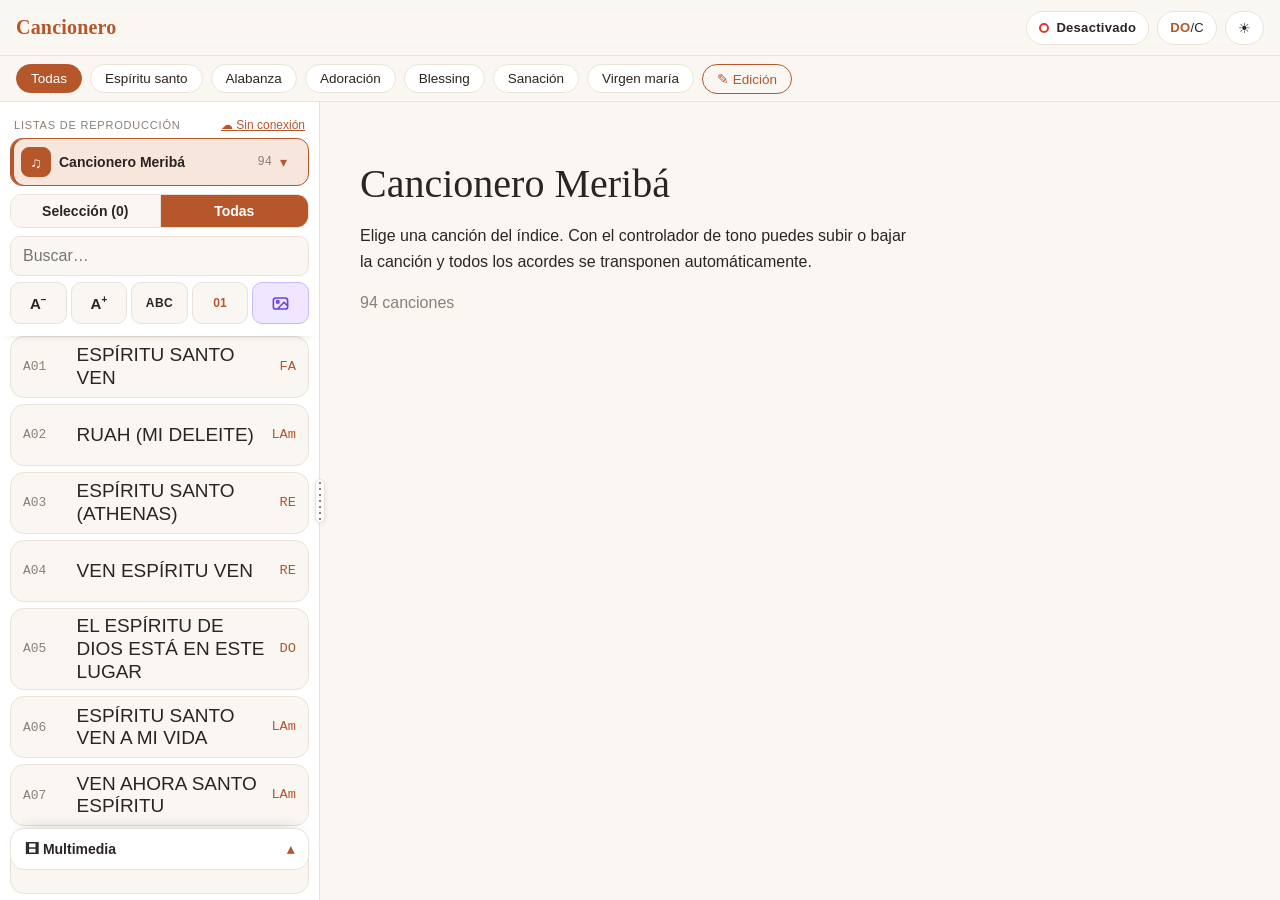
==== index.html @ 8e8caaef "Campo de autor en cada canción (editable, en Drive y en el buscador) Co-Authored-By: Claude Opus 5.5" ====
<!DOCTYPE html>
<html lang="es">
<head>
<meta charset="utf-8">
<meta name="viewport" content="width=device-width, initial-scale=1, maximum-scale=1, user-scalable=no">
<title>Cancionero</title>
<meta name="description" content="Cancioneros con acordes, transposición de tono, modo pantalla y directo">
<link rel="stylesheet" href="styles.css?v=202611270859">
</head>
<body>
<header class="top">
  <button class="icon-btn only-mobile" id="backBtn" aria-label="Volver al índice" hidden>←</button>
  <a class="brand" href="#"><strong>Cancionero</strong></a>
  <div class="top-actions">
    <button class="pill angelus-btn" id="angelusBtn" aria-haspopup="menu" aria-expanded="false" title="Ángelus / Regina Coeli en la pantalla completa">Ángelus</button>
    <button class="pill" id="notationBtn" title="Cambiar la notación de los acordes (DO RE MI / C D E)" aria-label="Notación de acordes"><b>DO</b>/C</button>
    <button class="icon-btn screen-top" id="screenBtn" title="Modo Pantalla: solo la letra, blanca sobre negro" aria-label="Modo Pantalla" hidden>
      <svg viewBox="0 0 24 24" width="18" height="18" aria-hidden="true" fill="none" stroke="currentColor" stroke-width="1.8" stroke-linejoin="round"><rect x="3" y="4" width="18" height="12" rx="1.5"/><path d="M8 20h8M12 16v4"/></svg>
    </button>
    <button class="icon-btn" id="themeBtn" aria-label="Cambiar tema">☾</button>
  </div>
</header>
<nav class="chipbar" aria-label="Categorías"><div class="chips" id="chips"></div></nav>

<div class="layout">
  <aside class="sidebar" id="sidebar">
    <div class="sb-top">
    <button class="sheet-handle" id="sheetHandle" aria-expanded="true" aria-controls="sidebar" title="Desliza o toca para abrir o cerrar la lista de canciones">
      <span class="sh-grip" aria-hidden="true"></span>
      <span class="sh-row"><span class="sh-ico" aria-hidden="true">☰</span><span class="sh-label" id="sheetLabel">Canciones</span><span class="sh-chev" aria-hidden="true">⌃</span></span>
    </button>
    <div class="lists-head"><span>Listas de reproducción</span><button class="link-btn editors-btn" id="cloudOpen" hidden title="Acceso de editores: guardar cambios en el cancionero compartido">🔒 Editores</button></div>
    <div class="lists" id="lists" role="group" aria-label="Listas de reproducción"></div>
    <div class="list-head" id="listHead">
    <div class="sel-tabs" id="selTabs">
      <button class="sel-tab" data-tab="sel" id="tabSel">Selección</button>
      <button class="sel-tab" data-tab="all" id="tabAll">Todas</button>
    </div>
    <div class="search-wrap">
      <input type="search" id="search" placeholder="Buscar…" title="Buscar por título o por letra de la canción" aria-label="Buscar canción o letra" autocomplete="off">
      <div class="list-tools" role="group" aria-label="Índice">
        <button class="lt-btn" id="listFontDown" title="Letra del índice más pequeña" aria-label="Letra del índice más pequeña">A<sup>−</sup></button>
        <button class="lt-btn" id="listFontUp" title="Letra del índice más grande" aria-label="Letra del índice más grande">A<sup>+</sup></button>
        <button class="lt-btn abc" id="abcBtn" aria-expanded="false" aria-controls="abcGrid" title="Buscar por la letra con que empieza el título">ABC</button>
        <button class="lt-btn sortbtn" id="sortBtn" type="button" aria-label="Orden de la lista"></button>
        <button class="lt-btn mbtn" id="mediaBtn" aria-pressed="false" title="Multimedia: fotos, vídeos y audios" aria-label="Multimedia"><svg viewBox="0 0 24 24" width="19" height="19" aria-hidden="true" fill="none" stroke="currentColor" stroke-width="2" stroke-linecap="round" stroke-linejoin="round"><rect x="3" y="5" width="18" height="14" rx="3"/><circle cx="8.5" cy="10" r="1.6"/><path d="M21 15l-4.5-4.5L9 18"/></svg></button>
      </div>
    </div>
    <div class="sel-bar" id="selBar" hidden>
      <span class="muted" id="selHint">Desliza una canción a la derecha para quitarla.</span>
      <button class="sel-sort" id="selSort" aria-pressed="false" title="Ordenar la selección arrastrando las canciones">↕ Ordenar</button>
    </div>
    <div class="abc-grid" id="abcGrid" hidden></div>
    <div class="letter-pill" id="letterPill" hidden></div>
    </div>
    </div>
    <ol class="song-list" id="songList"></ol>
    <button class="media-bar" id="mediaBar" type="button" title="Mostrar el multimedia o las canciones"></button>
  </aside>

  <div class="sb-resize" id="sbResize" role="separator" aria-orientation="vertical" aria-label="Arrastra para cambiar el ancho de la lista de canciones" title="Arrastra para cambiar el ancho de la lista (doble clic: ancho original)" tabindex="0"><span class="sb-grip" aria-hidden="true"></span></div>
  <main class="content" id="content">
    <section class="welcome" id="welcome">
      <h1>Cancionero Meribá</h1>
      <p>Elige una canción del índice. Con el controlador de tono puedes subir o bajar la canción y todos los acordes se transponen automáticamente.</p>
      <p class="muted" id="count"></p>
    </section>

    <article class="song" id="song" hidden>
      <div class="song-head">
        <span class="code" id="songCode"></span>
        <div class="title-row">
          <h1 id="songTitle"></h1>
          <button class="edit-btn" id="editBtn" title="Editar la canción: letra, acordes y párrafos" aria-label="Editar canción">✎ Editar</button>
          <button class="edit-btn" id="noteBtn" title="Añadir o editar un comentario de la canción (no se ve en el modo Pantalla)">💬 Comentario</button>
        </div>
        <div class="song-author" id="songAuthor" role="button" tabindex="0" title="Pulsa para escribir o cambiar el autor"></div>
        <div class="tags" id="songTags"></div>
      </div>

      <div class="song-note" id="songNote" hidden></div>
      <div class="variants" id="variants" hidden></div>

      <pre class="sheet" id="sheet"></pre>

      <nav class="pager">
        <a id="prevLink" href="#">← Anterior</a>
        <a id="nextLink" href="#">Siguiente →</a>
      </nav>
    </article>
  </main>
</div>

<nav class="toolbar" id="toolbar" aria-label="Controles de la canción" hidden>
<div class="tb-panel tb-main">
  <button class="tb gear" id="gearBtn" aria-expanded="true" aria-controls="tbItems" aria-label="Contraer o expandir el menú" title="Mostrar u ocultar controles">
    <svg viewBox="0 0 24 24" width="22" height="22" aria-hidden="true" fill="none" stroke="currentColor" stroke-width="1.8" stroke-linecap="round" stroke-linejoin="round"><circle cx="12" cy="12" r="3.2"/><path d="M19.4 15a1.7 1.7 0 0 0 .34 1.87l.06.06a2 2 0 1 1-2.83 2.83l-.06-.06a1.7 1.7 0 0 0-1.87-.34 1.7 1.7 0 0 0-1.03 1.56V21a2 2 0 1 1-4 0v-.09A1.7 1.7 0 0 0 8.9 19.35a1.7 1.7 0 0 0-1.87.34l-.06.06a2 2 0 1 1-2.83-2.83l.06-.06A1.7 1.7 0 0 0 4.54 15a1.7 1.7 0 0 0-1.56-1.03H3a2 2 0 1 1 0-4h.09A1.7 1.7 0 0 0 4.65 8.9a1.7 1.7 0 0 0-.34-1.87l-.06-.06a2 2 0 1 1 2.83-2.83l.06.06a1.7 1.7 0 0 0 1.87.34H9a1.7 1.7 0 0 0 1.03-1.56V3a2 2 0 1 1 4 0v.09a1.7 1.7 0 0 0 1.03 1.56 1.7 1.7 0 0 0 1.87-.34l.06-.06a2 2 0 1 1 2.83 2.83l-.06.06a1.7 1.7 0 0 0-.34 1.87V9c.26.6.85 1 1.51 1.03H21a2 2 0 1 1 0 4h-.09c-.66.03-1.25.43-1.51 1.03z"/></svg>
  </button>
  <div class="tb-items" id="tbItems">
  <button class="tb key-ctl" id="upBtn" aria-label="Subir medio tono" title="Subir medio tono">+</button>
  <label class="tb key key-ctl" title="Elegir tono">
    <span class="key-name" id="keyName"></span>
    <span class="key-off" id="offset"></span>
    <select id="keySelect" aria-label="Elegir tono"></select>
  </label>
  <button class="tb key-ctl" id="downBtn" aria-label="Bajar medio tono" title="Bajar medio tono">−</button>
  <button class="tb small key-ctl" id="resetBtn" aria-label="Volver al tono original" title="Tono original">↺</button>
  <span class="tb-sep"></span>
  <button class="tb" id="fontUp" aria-label="Letra más grande" title="Letra más grande">A<sup>+</sup></button>
  <button class="tb" id="fontDown" aria-label="Letra más pequeña" title="Letra más pequeña">A<sup>−</sup></button>
  <span class="tb-sep"></span>
  <button class="tb small" id="lyricsOnly" aria-pressed="false" title="Mostrar solo la letra">Solo<br>letra</button>
  </div>
</div>
<div class="tb-panel tb-big tb-pres">
  <button class="tb pres-btn" id="presBtn" aria-expanded="false" aria-controls="presItems" aria-label="Presentación en la pantalla completa" title="Presentación en la pantalla completa: ocultar letra, tamaño y modo"><svg viewBox="0 0 24 24" width="22" height="22" aria-hidden="true" fill="none" stroke="currentColor" stroke-width="1.8" stroke-linecap="round" stroke-linejoin="round"><rect x="3" y="4" width="18" height="12" rx="2"/><path d="M8 20h8M12 16v4"/><path d="M7 8.5h10M8.5 11.5h7"/></svg></button>
  <div class="tb-items pres-items" id="presItems">
  <button class="tb blank-btn" id="blankBtn" aria-pressed="false" aria-label="Pantalla de presentación en negro, sin letra" title="Pantalla de presentación en negro, sin letra (B)"><svg viewBox="0 0 24 24" width="22" height="22" aria-hidden="true" fill="none" stroke="currentColor" stroke-width="1.8" stroke-linecap="round" stroke-linejoin="round"><rect x="3" y="4" width="18" height="12" rx="2"/><path d="M8 20h8M12 16v4"/><path d="M3.5 2.5l17 17"/></svg></button>
  <button class="tb small pres-ctl" id="pmUp" aria-label="Letra más grande en la pantalla completa" title="Letra más grande en la pantalla completa">A<sup>+</sup></button>
  <span class="tb small pres-ctl pm-size" id="pmSize" title="Tamaño de la letra en la pantalla completa">100%</span>
  <button class="tb small pres-ctl" id="pmDown" aria-label="Letra más pequeña en la pantalla completa" title="Letra más pequeña en la pantalla completa">A<sup>−</sup></button>
  <button class="tb small pres-ctl" id="pmSong" data-mode="song" aria-pressed="true" title="Modo canción">Can-<br>ción</button>
  <button class="tb small pres-ctl" id="pmCita" data-mode="cita" aria-pressed="false" title="Modo cita: letra pequeña, centrada y en un recuadro">Cita</button>
  </div>
</div>
</nav>

<script src="songs.js?v=202611270859"></script>
<script src="songs-parroquia.js?v=202611270859"></script>
<script src="songs-adoracion.js?v=202611270859"></script>
<script src="cloudboot.js?v=202611270859"></script>
<script src="chords.js?v=202611270859"></script>
<script src="app.js?v=202611270859"></script>
<script src="live.js?v=202611270859"></script>
<script src="screen.js?v=202611270859"></script>
<script src="pres.js?v=202611270859"></script>
<script src="chordeditor.js?v=202611270859"></script>
<script src="editor.js?v=202611270859"></script>
<script src="collections.js?v=202611270859"></script>
<script src="edition.js?v=202611270859"></script>
<script src="cloud.js?v=202611270859"></script>
<script src="angelus.js?v=202611270859"></script>
<script src="media.js?v=202611270859"></script>
</body>
</html>
---- styles.css ----
:root {
  --top-h: 102px;
  --bg: #faf7f2;
  --panel: #ffffff;
  --ink: #2a2522;
  --muted: #8a7f76;
  --line: #e9e2d8;
  --accent: #b5562b;
  --accent-soft: #f6e6dc;
  --chord: #b5562b;
  --mono: ui-monospace, "SF Mono", Menlo, Consolas, "Liberation Mono", monospace;
  --sans: -apple-system, BlinkMacSystemFont, "Segoe UI", Roboto, "Helvetica Neue", Arial, sans-serif;
  --serif: "Iowan Old Style", "Palatino Linotype", Palatino, Georgia, serif;
  color-scheme: light;
}
@media (prefers-color-scheme: dark) {
  :root:not([data-theme="light"]) {
    --bg: #171412; --panel: #201c19; --ink: #ece5dc; --muted: #9b9087; --line: #352f2a;
    --accent: #e98a5b; --accent-soft: #3a2a21; --chord: #f0a27a; color-scheme: dark;
  }
}
:root[data-theme="dark"] {
  --bg: #171412; --panel: #201c19; --ink: #ece5dc; --muted: #9b9087; --line: #352f2a;
  --accent: #e98a5b; --accent-soft: #3a2a21; --chord: #f0a27a; color-scheme: dark;
}

* { box-sizing: border-box; }
[hidden] { display: none !important; }
html, body { margin: 0; }
body { background: var(--bg); color: var(--ink); font-family: var(--sans); -webkit-font-smoothing: antialiased; }
button, select, input { font: inherit; color: inherit; }

/* Cabecera */
.top {
  position: sticky; top: 0; z-index: 10; height: 56px;
  display: flex; align-items: center; gap: 12px; padding: 0 16px;
  background: color-mix(in srgb, var(--bg) 88%, transparent);
  backdrop-filter: blur(10px); border-bottom: 1px solid var(--line);
}
.brand { font-family: var(--serif); font-size: 20px; color: var(--ink); text-decoration: none; letter-spacing: .2px;
  min-width: 0; overflow: hidden; text-overflow: ellipsis; white-space: nowrap; }
.brand strong { color: var(--accent); font-weight: 600; }
.top-actions { margin-left: auto; display: flex; gap: 8px; align-items: center; flex: 0 0 auto; }
.icon-btn, .pill {
  border: 1px solid var(--line); background: var(--panel); border-radius: 999px;
  height: 34px; min-width: 34px; padding: 0 12px; cursor: pointer; font-size: 14px;
}
.pill { font-weight: 600; font-size: 13px; letter-spacing: .3px; }
.icon-btn:hover, .pill:hover { border-color: var(--accent); }

/* Barra de categorías deslizable */
.chipbar {
  position: sticky; top: 56px; z-index: 9; height: 46px;
  background: color-mix(in srgb, var(--bg) 92%, transparent);
  backdrop-filter: blur(10px); border-bottom: 1px solid var(--line);
}
.chipbar .chips {
  display: flex; flex-wrap: nowrap; gap: 8px; height: 100%; align-items: center;
  overflow-x: auto; overscroll-behavior-x: contain; scroll-snap-type: x proximity; scroll-padding-inline: 16px;
  padding: 0 16px; margin: 0; scrollbar-width: none; -webkit-overflow-scrolling: touch;
}
.chipbar .chips::-webkit-scrollbar { display: none; }
.chipbar .chip { flex: 0 0 auto; scroll-snap-align: start; white-space: nowrap; padding: 6px 14px; font-size: 13.5px; background: var(--panel); }
.chipbar .chip.on { background: var(--accent); color: #fff; }

/* Layout */
.layout { position: relative; display: grid; grid-template-columns: var(--sbw, 320px) 1fr; height: calc(100vh - var(--top-h)); height: calc(100dvh - var(--top-h)); }
.sidebar {
  position: relative; height: 100%; overflow-y: auto; overscroll-behavior: contain;
  border-right: 1px solid var(--line); background: var(--panel); padding: 0 10px 30px;
}
.search-wrap { margin-bottom: 8px; display: flex; gap: 6px; align-items: stretch; }
.search-wrap input { flex: 1; min-width: 0; }
.search-wrap input {
  width: 100%; padding: 10px 12px; border-radius: 10px; border: 1px solid var(--line);
  background: var(--bg); outline: none;
}
.search-wrap input:focus { border-color: var(--accent); }
.chip {
  border: 1px solid var(--line); background: transparent; border-radius: 999px;
  padding: 4px 10px; font-size: 12.5px; cursor: pointer;
}
.chip.on { background: var(--accent); border-color: var(--accent); color: #fff; }
.song-list { list-style: none; margin: 0; padding: 0; }
.song-list a {
  display: grid; grid-template-columns: 38px 1fr auto; gap: 8px; align-items: baseline;
  padding: 8px 8px; border-radius: 8px; color: var(--ink); text-decoration: none; font-size: var(--lf, 14px);
  grid-template-columns: calc(var(--lf, 14px) * 2.4) 1fr auto;
}
.song-list a:hover { background: var(--accent-soft); }
.song-list a.active { background: var(--accent-soft); box-shadow: inset 3px 0 0 var(--accent); }
.song-list .code { font-family: var(--mono); font-size: calc(var(--lf, 14px) * .68); color: var(--muted); }
.song-list .k { font-family: var(--mono); font-size: calc(var(--lf, 14px) * .72); color: var(--chord); }
.song-list .empty { color: var(--muted); padding: 12px; font-size: 14px; }

/* Contenido */
.content { padding: 28px 40px 80px; max-width: 980px; min-width: 0; }
.welcome h1 { font-family: var(--serif); font-size: 40px; margin: 30px 0 10px; font-weight: 500; }
.welcome p { max-width: 560px; line-height: 1.6; }
.muted { color: var(--muted); }

.song-head .code { font-family: var(--mono); font-size: 13px; color: var(--muted); }
.song-head h1 { font-family: var(--serif); font-weight: 500; font-size: 34px; margin: 4px 0 8px; line-height: 1.15; }
.tags { display: flex; gap: 6px; flex-wrap: wrap; }
.tag { font-size: 12px; padding: 2px 9px; border-radius: 999px; background: var(--accent-soft); color: var(--accent); }


.sheet {
  font-family: "Helvetica Neue", Helvetica, Arial, "Liberation Sans", sans-serif;
  font-size: 16px; line-height: 1.45; white-space: pre; overflow-x: auto;
  margin: 22px 0 0; padding: 4px 0 10px; tab-size: 4;
}
.sheet.mono { font-family: var(--mono); }
.sheet .ch { color: var(--chord); font-weight: 600; }
.sheet .lbl { color: var(--muted); font-style: italic; }

.pager { display: flex; justify-content: space-between; gap: 16px; margin-top: 40px; padding-top: 18px; border-top: 1px solid var(--line); }
.pager a { color: var(--accent); text-decoration: none; font-size: 14px; max-width: 48%; }

.only-mobile { display: none; }

/* Móvil */
@media (max-width: 820px) {
  .layout { grid-template-columns: minmax(0, 1fr); }
  .brand { font-size: 18px; white-space: nowrap; }
  .content { padding: 16px 14px 90px; }
  .only-mobile { display: inline-block; }
  .song-head h1 { font-size: 26px; }
}

/* Impresión */
@media print {
  .top, .chipbar, .sidebar, .toolbar, .pager { display: none !important; }
  .layout { display: block; }
  .content { padding: 0; }
  .sheet .ch { color: #000; }
}

/* En directo */
.live-btn { display: inline-flex; align-items: center; gap: 7px; }
.live-btn .dot, .live-bar .dot { width: 10px; height: 10px; border-radius: 50%; flex: 0 0 auto; box-sizing: border-box; }
/* siempre parpadea: círculo rojo vacío si está desactivado, relleno si está activo */
.live-btn .dot { background: transparent; border: 2px solid #d93a2b; animation: pulse 1.6s ease-in-out infinite; }
.live-btn.on { border-color: var(--accent); color: var(--accent); }
.live-btn.on .dot, .live-bar .dot { background: #d93a2b; border: 0; animation: pulse 1.6s ease-in-out infinite; }
@keyframes pulse { 50% { opacity: .35; } }
.live-panel {
  position: fixed; top: 62px; right: 12px; z-index: 30; width: min(340px, calc(100vw - 24px));
  background: var(--panel); border: 1px solid var(--line); border-radius: 16px; padding: 16px;
  box-shadow: 0 18px 40px -18px rgba(0,0,0,.45);
}
.live-panel h3 { margin: 0 0 4px; font-family: var(--serif); font-weight: 500; font-size: 20px; }
.live-panel .small { font-size: 13px; line-height: 1.45; margin: 0 0 12px; }
.seg { display: grid; grid-template-columns: repeat(3, 1fr); border: 1px solid var(--line); border-radius: 10px; overflow: hidden; margin-bottom: 12px; }
.seg button { border: 0; background: var(--bg); padding: 9px 4px; cursor: pointer; font-size: 13.5px; }
.seg button + button { border-left: 1px solid var(--line); }
.seg button.on { background: var(--accent); color: #fff; }
.field { display: grid; gap: 5px; font-size: 12px; color: var(--muted); margin-bottom: 10px; }
.field input, .field select { height: 36px; border-radius: 10px; border: 1px solid var(--line); background: var(--bg); padding: 0 10px; font-family: var(--sans); font-weight: 400; color: var(--ink); font-size: 14px; }
.live-status { font-size: 13.5px; margin: 10px 0 0; }
.live-flash { font-size: 13px; color: var(--accent); margin: 8px 0 0; }
.live-bar {
  position: fixed; left: 50%; bottom: calc(14px + env(safe-area-inset-bottom)); transform: translateX(-50%); z-index: 20;
  display: flex; align-items: center; gap: 10px; padding: 9px 10px 9px 14px; border-radius: 999px;
  background: var(--ink); color: var(--bg); font-size: 13.5px; box-shadow: 0 10px 30px -10px rgba(0,0,0,.5);
  max-width: calc(100vw - 24px); white-space: nowrap;
}
.live-bar #liveBarText { cursor: pointer; overflow: hidden; text-overflow: ellipsis; }
.live-bar button { border: 0; border-radius: 999px; background: var(--accent); color: #fff; padding: 6px 12px; cursor: pointer; font-size: 13px; }
body.live-on .content { padding-bottom: 110px; }
@media (max-width: 820px) {
  .live-btn { padding: 0 9px; gap: 5px; font-size: 12px; }
  .top { gap: 8px; padding: 0 10px; }
  .top .pill#notationBtn, .top .pill#angelusBtn { padding: 0 10px; font-size: 12px; }
}
/* Emitiendo: sin zoom ni desplazamiento horizontal */
html.emitting, body.emitting { overflow-x: clip; max-width: 100%; touch-action: pan-y; overscroll-behavior-x: none; }
body.emitting .sheet { overflow-x: hidden; }
body.emitting .chipbar .chips { touch-action: pan-x pan-y; }
@media print { .live-btn, .live-panel, .live-bar { display: none !important; } }

/* Variantes de tono */
.variants { display: flex; flex-wrap: wrap; align-items: center; gap: 6px; margin: 14px 0 0; }
.var-label { font-size: 12px; color: var(--muted); margin-right: 2px; }
.toggle { font-size: 13.5px; display: flex; align-items: center; gap: 6px; cursor: pointer; }

/* Barra de controles vertical (arriba a la derecha) */
.toolbar {
  position: fixed; z-index: 15; top: calc(var(--top-h) + 12px); right: 16px;
  display: flex; flex-direction: column; align-items: flex-end; gap: 10px;
  max-height: calc(100vh - var(--top-h) - 20px); max-height: calc(100dvh - var(--top-h) - 20px); overflow-y: auto; scrollbar-width: none;
  transition: opacity .6s ease;
}
.toolbar::-webkit-scrollbar { display: none; }
/* Cada grupo (engranaje, ocultar letra, presentación) es una caja aparte */
.tb-panel { display: flex; flex-direction: column; align-items: center; gap: 6px;
  padding: 6px; border-radius: 16px; background: var(--panel); border: 1px solid var(--line);
  box-shadow: 0 10px 28px -16px rgba(0,0,0,.45); }
.toolbar.idle { opacity: .5; }
.toolbar.idle:hover, .toolbar:focus-within { opacity: 1; }
.tb {
  position: relative; width: 44px; height: 44px; border-radius: 12px; border: 1px solid var(--line);
  background: var(--bg); cursor: pointer; font-size: 20px; font-weight: 600; line-height: 1;
  display: flex; flex-direction: column; align-items: center; justify-content: center; padding: 0;
}
.tb sup { font-size: 11px; margin-left: 1px; }
.tb.small { font-size: 10.5px; font-weight: 600; line-height: 1.15; }
.tb:hover:not(:disabled) { border-color: var(--accent); color: var(--accent); }
.tb:disabled { opacity: .35; cursor: default; }
.tb[aria-pressed="true"] { background: var(--accent); border-color: var(--accent); color: #fff; }
.tb.key { height: 52px; border-color: var(--accent); background: var(--accent-soft); overflow: hidden; }
.key-name { font-family: var(--mono); font-size: 12.5px; font-weight: 700; color: var(--chord); }
.key-off { font-family: var(--mono); font-size: 10px; color: var(--muted); min-height: 11px; margin-top: 2px; }
.tb.key select { position: absolute; inset: 0; opacity: 0; cursor: pointer; width: 100%; height: 100%; font-size: 16px; }
.tb-sep { width: 24px; height: 1px; background: var(--line); margin: 2px 0; }
.content { padding-right: 136px; }
@media (max-width: 820px) {
  .toolbar { right: 8px; top: calc(var(--top-h) + 8px); gap: 6px; max-height: calc(100dvh - var(--top-h) - 16px); }
  .tb-panel { padding: 4px; gap: 4px; border-radius: 14px; }
  .tb { width: 40px; height: 40px; font-size: 18px; }
  .tb.key { height: 48px; }
  .content { padding-left: 14px; padding-right: 82px; }
}
@media print { .content { padding-right: 0 !important; } }

/* Engranaje para contraer / expandir */
.tb-items { display: flex; flex-direction: column; align-items: center; gap: inherit; }
.toolbar.collapsed .tb-items { display: none; }
.tb.gear { color: var(--muted); }
.tb.gear svg { transition: transform .35s ease; }
.toolbar:not(.collapsed) .tb.gear { color: var(--accent); }
.toolbar:not(.collapsed) .tb.gear svg { transform: rotate(90deg); }
body.tb-collapsed .content { padding-right: 136px; }
@media (max-width: 820px) { body.tb-collapsed .content { padding-right: 14px; } body.tb-collapsed .content { padding-right: 82px; } body.tb-collapsed .song-head { padding-right: 0; } }
.link-btn { border: 0; background: none; color: var(--accent); cursor: pointer; font-size: 13px; text-decoration: underline; padding: 0; margin: -2px 0 10px; }

/* Párrafos seleccionables */
.sheet { white-space: normal; }
.sheet .para {
  font: inherit; white-space: pre-wrap; overflow-wrap: break-word; margin: 0 0 6px -12px; padding: 8px 12px; border-radius: 12px;
  border-left: 3px solid transparent; cursor: pointer; transition: background .25s, border-color .25s;
  width: auto; max-width: calc(100% + 12px); outline: none;
}
/* Acorde + sílaba juntos: si la línea no cabe, salta entera con sus acordes */
.sheet .w { white-space: nowrap; }
.sheet .u { display: inline-block; position: relative; padding-top: 1.45em; white-space: pre; }
.sheet .u > .ch { position: absolute; left: 0; top: 0; white-space: nowrap; line-height: 1.45; }
.sheet .cl { white-space: pre-wrap; }
.sheet .para:hover { background: color-mix(in srgb, var(--accent-soft) 45%, transparent); }
.sheet .para.sel { background: var(--accent-soft); border-left-color: var(--accent); }
.sheet .para:focus-visible { box-shadow: 0 0 0 2px var(--accent); }
body.emitting .sheet .para { width: auto; }

/* Barra de estado reducida al punto (lateral derecho) */
.live-bar { transition: left .35s ease, right .35s ease, transform .35s ease, padding .35s ease, width .35s ease, background .35s; }
.live-bar.mini {
  left: auto; right: 12px; transform: none; width: 40px; height: 40px; padding: 0; justify-content: center; gap: 0;
  background: var(--panel); border: 1px solid var(--line); cursor: pointer;
}
.live-bar.mini #liveBarText, .live-bar.mini button { display: none; }
.live-bar.mini .dot { width: 12px; height: 12px; }
/* Espacio al final para poder centrar los últimos párrafos */
.sheet { padding-bottom: 45vh; }

/* ---------- Modo Pantalla (proyección) ---------- */
.tb.screen-btn { height: 52px; gap: 2px; font-size: 9.5px; }
body.screen-mode { overflow: hidden; }
.screen { position: fixed; inset: 0; z-index: 60; background: #000; color: #fff; user-select: none; -webkit-user-select: none; }
.scr-stage { position: absolute; display: flex; align-items: center; justify-content: center; overflow: hidden; }
.scr-text {
  max-width: 100%; max-height: 100%; text-align: center; white-space: pre-line; line-height: 1.22;
  overflow-wrap: break-word; text-wrap: balance; color: #fff; letter-spacing: .01em;
}
.scr-text.show { animation: scrIn .35s ease; }
@keyframes scrIn { from { opacity: 0; } to { opacity: 1; } }
.scr-guide { position: absolute; border: 2px dashed rgba(255,255,255,.45); border-radius: 6px; opacity: 0; transition: opacity .4s; pointer-events: none; }
.scr-guide.on { opacity: 1; }
.scr-ui {
  position: absolute; left: 0; right: 0; margin: 0 auto; width: max-content; bottom: 14px; z-index: 2;
  display: grid; gap: 8px; padding: 10px 12px; border-radius: 16px; max-width: calc(100vw - 20px);
  background: rgba(30,30,30,.92); border: 1px solid rgba(255,255,255,.12); color: #eee;
  font-family: var(--sans); font-size: 13px; transition: opacity .6s;
}
.screen.idle .scr-ui { opacity: .3; }
.screen.idle .scr-ui:hover { opacity: 1; }
.scr-row { display: flex; flex-wrap: wrap; gap: 8px 14px; align-items: center; justify-content: center; }
.sg { display: inline-flex; align-items: center; gap: 5px; }
.sl { color: #aaa; font-size: 12px; }
.sv { min-width: 34px; text-align: center; font-family: var(--mono); font-size: 12px; color: #fff; }
.sb {
  height: 32px; min-width: 32px; padding: 0 10px; border-radius: 9px; cursor: pointer;
  border: 1px solid rgba(255,255,255,.18); background: rgba(255,255,255,.07); color: #fff; font-size: 14px;
}
.sb:hover { background: rgba(255,255,255,.16); }
.sb.accent { background: var(--accent); border-color: var(--accent); }
.sb[aria-pressed="true"] { background: #fff; color: #000; }
.scr-ui select { height: 32px; border-radius: 9px; border: 1px solid rgba(255,255,255,.18); background: #222; color: #fff; padding: 0 8px; font-size: 14px; font-family: var(--sans); font-weight: 400; }
/* Pantalla completa / modo limpio: solo la letra */
.screen.clean .scr-ui, .screen.clean .scr-guide { display: none; }
.screen.clean { cursor: none; }
body.screen-clean .live-bar, body.screen-clean .live-panel { display: none !important; }
body.screen-mode .live-bar { z-index: 70; }
body.screen-mode .live-panel { z-index: 80; }
@media (max-width: 820px) {
  .scr-ui { bottom: 8px; padding: 8px; gap: 6px; font-size: 12px; }
  .scr-row.margins .sl:first-child { flex-basis: 100%; text-align: center; }
  .sb { height: 30px; min-width: 30px; padding: 0 8px; }
}

/* ---------- Aviso del directo: aro rojo sin relleno cuando no se sigue al emisor ---------- */
.live-bar.off .dot { background: transparent !important; border: 2px solid #e0352b; animation: none; }
.live-bar.mini.off .dot { width: 18px; height: 18px; }
.live-bar.mini.off { border-color: #e0352b55; }

.scr-row.cfg { display: none; }
.screen.cfg-open .scr-row.cfg { display: flex; }
#scrCfg[aria-expanded="true"] { background: #fff; color: #000; }
@media (max-width: 520px) { .scr-ui .sb .txt { display: none; } .scr-ui { bottom: 6px; } }
/* En modo Pantalla el aviso del directo va arriba para no tapar los controles */
body.screen-mode .live-bar { top: calc(12px + env(safe-area-inset-top)); bottom: auto; background: rgba(40,40,40,.92); color: #fff; border: 1px solid rgba(255,255,255,.15); }
body.screen-mode .live-bar.mini { top: 12px; background: rgba(40,40,40,.92); }

/* ---------- Título con botón de editar ---------- */
.title-row { display: flex; align-items: center; gap: 12px; flex-wrap: wrap; }
.title-row h1 { margin: 4px 0 8px; }
.edit-btn {
  border: 1px solid var(--line); background: var(--panel); color: var(--accent); border-radius: 999px;
  padding: 5px 12px; font-size: 13px; cursor: pointer; white-space: nowrap;
}
.edit-btn:hover { border-color: var(--accent); }
.tag.edited { background: transparent; border: 1px dashed var(--accent); }

/* ---------- Editor ---------- */
body.editing { overflow: hidden; }
.editor { position: fixed; inset: 0; z-index: 90; background: rgba(0,0,0,.45); display: flex; align-items: center; justify-content: center; padding: 16px; }
.ed-card {
  width: min(1180px, 100%); height: min(860px, 100%); display: flex; flex-direction: column; gap: 10px;
  background: var(--panel); color: var(--ink); border-radius: 18px; padding: 16px 18px; box-shadow: 0 30px 80px -30px rgba(0,0,0,.6);
}
.ed-top { display: flex; align-items: center; justify-content: space-between; }
.ed-top h2 { margin: 0; font-family: var(--serif); font-weight: 500; font-size: 22px; }
.ed-top h2 .code { font-family: var(--mono); font-size: 13px; color: var(--muted); margin-left: 6px; }
.ed-card .field { margin: 0; }
.ed-help { margin: 0; font-size: 13px; color: var(--muted); line-height: 1.45; }
.ed-help b { color: var(--ink); font-weight: 600; }
.ed-tools { display: flex; gap: 8px; flex-wrap: wrap; }
.ed-main { flex: 1; min-height: 0; display: grid; grid-template-columns: 1fr 1fr; gap: 12px; }
#edText {
  width: 100%; height: 100%; resize: none; border: 1px solid var(--line); border-radius: 12px; padding: 12px;
  background: var(--bg); color: var(--ink); font-family: "Helvetica Neue", Helvetica, Arial, sans-serif; font-size: 15px; line-height: 1.45;
  white-space: pre; overflow: auto; outline: none; tab-size: 4;
}
#edText:focus { border-color: var(--accent); }
.ed-prev-wrap { min-height: 0; overflow: auto; border: 1px solid var(--line); border-radius: 12px; padding: 8px 12px 8px 20px; background: var(--bg); }
.ed-prev-label { font-size: 11px; text-transform: uppercase; letter-spacing: .8px; color: var(--muted); margin-bottom: 4px; }
.ed-prev { margin: 0; padding: 0 !important; font-size: 14px; }
.ed-prev .para { cursor: default; position: relative; border-left-color: var(--line); margin-bottom: 8px; }
.ed-prev .para:hover { background: transparent; }
.ed-n { position: absolute; left: -16px; top: 8px; font-family: var(--mono); font-size: 10px; color: var(--muted); }
.ed-foot { display: flex; align-items: center; gap: 8px; flex-wrap: wrap; }
.ed-foot.small { font-size: 12.5px; }
.ed-foot .link-btn { margin: 0; }
.ed-spacer { flex: 1; }
.pill.primary { background: var(--accent); border-color: var(--accent); color: #fff; }
@media (max-width: 820px) {
  .editor { padding: 0; }
  .ed-card { border-radius: 0; height: 100%; padding: 12px; }
  .ed-main { grid-template-columns: 1fr; grid-template-rows: 1fr 0.8fr; }
  #edText { font-size: 14px; }
}
@media print { .edit-btn, .editor { display: none !important; } }

/* ---------- Colecciones ---------- */
.chipbar .chip.custom { border-style: dashed; }
.chipbar .chip.add { color: var(--accent); border-color: var(--accent); background: transparent; }
.tag-btn { border: 1px solid var(--line); background: var(--panel); color: var(--ink); cursor: pointer; font: inherit; font-size: 12px; }
.tag-btn:hover { border-color: var(--accent); color: var(--accent); }
.coll-dlg { position: fixed; inset: 0; z-index: 90; background: rgba(0,0,0,.45); display: flex; align-items: center; justify-content: center; padding: 16px; }
.coll-card {
  width: min(440px, 100%); max-height: min(720px, 100%); display: flex; flex-direction: column; gap: 10px;
  background: var(--panel); color: var(--ink); border-radius: 18px; padding: 16px 18px; box-shadow: 0 30px 80px -30px rgba(0,0,0,.6);
}
.coll-sub { margin: 0; font-size: 13.5px; line-height: 1.45; }
.coll-list { list-style: none; margin: 0; padding: 0; overflow: auto; border: 1px solid var(--line); border-radius: 12px; }
.coll-list li { display: flex; align-items: center; border-bottom: 1px solid var(--line); }
.coll-list li:last-child { border-bottom: 0; }
.coll-item { flex: 1; display: flex; align-items: center; gap: 10px; padding: 11px 12px; cursor: pointer; font-size: 15px; }
.coll-item input { width: 18px; height: 18px; accent-color: var(--accent); }
.coll-name { flex: 1; }
.coll-count { font-family: var(--mono); font-size: 12px; color: var(--muted); }
.coll-del { border: 0; background: none; color: var(--muted); cursor: pointer; padding: 8px 12px; font-size: 13px; }
.coll-del:hover, .coll-del.armed { color: #d93a2b; }
.coll-new { display: flex; gap: 8px; }
.coll-new input { flex: 1; height: 38px; border-radius: 10px; border: 1px solid var(--line); background: var(--bg); color: var(--ink); padding: 0 10px; font-size: 14px; }
.coll-new input:focus { outline: none; border-color: var(--accent); }
.coll-msg { margin: 0; min-height: 1em; font-size: 13px; color: var(--accent); }
.coll-msg.bad { color: #d93a2b; }
.small-note { font-size: 12px; }
@media print { .tag-btn, .coll-dlg { display: none !important; } }

/* ---------- Editor visual de acordes por sílaba ---------- */
.ed-tabs { display: flex; align-items: center; gap: 6px; border-bottom: 1px solid var(--line); padding-bottom: 8px; }
.ed-tab { border: 1px solid var(--line); background: var(--bg); border-radius: 999px; padding: 6px 14px; cursor: pointer; font-size: 13.5px; }
.ed-tab.on { background: var(--accent); border-color: var(--accent); color: #fff; }
.pill:disabled { opacity: .4; cursor: default; }
.ed-vis { flex: 1; min-height: 0; overflow: auto; border: 1px solid var(--line); border-radius: 12px; padding: 12px 14px; background: var(--bg);
  font-family: "Helvetica Neue", Helvetica, Arial, sans-serif; font-size: 17px; }
.cv-para { padding: 6px 0; }
.cv-row { display: flex; align-items: flex-end; gap: 6px; }
.cv-split, .cv-split-ph { flex: 0 0 26px; width: 26px; height: 26px; margin-bottom: 2px; }
.cv-split { border: 1px dashed var(--line); border-radius: 8px; background: transparent; color: var(--muted); cursor: pointer; font-size: 13px; opacity: .45; }
.cv-row:hover .cv-split, .cv-split:focus { opacity: 1; }
.cv-split:hover { color: var(--accent); border-color: var(--accent); }
.cv-line { display: flex; flex-wrap: wrap; align-items: flex-end; row-gap: 4px; padding: 2px 0; }
.cv-syl { display: inline-flex; flex-direction: column; cursor: pointer; border-radius: 5px; padding: 0; outline: none; }
.cv-syl + .cv-syl:not(.tail) { margin-left: 1px; }
.cv-syl.we { margin-right: .32em; }
.cv-syl:hover, .cv-syl:focus-visible { background: var(--accent-soft); }
.cv-ch { min-height: 1.25em; font-size: .78em; font-weight: 700; color: var(--chord); white-space: nowrap; line-height: 1.25; }
.cv-ch b.note { color: var(--muted); font-weight: 500; }
.cv-tx { white-space: pre; line-height: 1.3; border-bottom: 2px solid transparent; }
.cv-syl.has .cv-tx { border-bottom-color: color-mix(in srgb, var(--accent) 45%, transparent); }
.cv-syl.tail .cv-tx { color: var(--muted); font-size: .8em; padding: 0 4px; }
.cv-chordsonly { display: flex; flex-wrap: wrap; gap: 6px; padding: 4px 0; }
.cv-chip { border: 1px solid var(--line); background: var(--panel); border-radius: 8px; padding: 3px 9px; cursor: pointer; font-weight: 700; color: var(--chord); font-size: 14px; }
.cv-chip.note { color: var(--muted); font-weight: 500; }
.cv-chip.add { color: var(--muted); border-style: dashed; }
.cv-join-wrap { display: flex; justify-content: center; margin: 2px 0 6px; border-top: 1px dashed var(--line); }
.cv-join { margin-top: -12px; border: 1px solid var(--line); background: var(--panel); color: var(--muted); border-radius: 999px; padding: 2px 10px; font-size: 12px; cursor: pointer; }
.cv-join:hover { color: var(--accent); border-color: var(--accent); }

.cv-menu { position: fixed; z-index: 95; background: var(--panel); color: var(--ink); border: 1px solid var(--line); border-radius: 14px;
  box-shadow: 0 20px 50px -18px rgba(0,0,0,.55); padding: 10px 12px; display: grid; gap: 8px; font-size: 14px; }
.cv-menu.sheet { left: 0 !important; right: 0; bottom: 0; top: auto !important; width: auto !important; border-radius: 16px 16px 0 0; padding-bottom: calc(12px + env(safe-area-inset-bottom)); }
.cv-mh { display: flex; align-items: center; justify-content: space-between; font-weight: 600; }
.cv-x { border: 0; background: none; cursor: pointer; color: var(--muted); font-size: 16px; }
.cv-cur { display: flex; align-items: center; gap: 6px; flex-wrap: wrap; color: var(--muted); }
.cv-cur b { color: var(--chord); }
.cv-rm { margin-left: auto; border: 1px solid #d93a2b66; color: #d93a2b; background: transparent; border-radius: 8px; padding: 3px 10px; cursor: pointer; }
.cv-lbl { font-size: 11px; text-transform: uppercase; letter-spacing: .7px; color: var(--muted); }
.cv-grid { display: flex; flex-wrap: wrap; gap: 5px; }
.cv-grid button { min-width: 40px; height: 34px; padding: 0 8px; border: 1px solid var(--line); background: var(--bg); border-radius: 9px; cursor: pointer; font-weight: 600; font-size: 13.5px; color: var(--ink); }
.cv-grid.used button { color: var(--chord); }
.cv-grid button:hover { border-color: var(--accent); }
.cv-grid button.on { background: var(--accent); border-color: var(--accent); color: #fff; }
.cv-bass label { font-size: 13px; color: var(--muted); display: flex; align-items: center; gap: 6px; }
.cv-bass select { height: 30px; border-radius: 8px; border: 1px solid var(--line); background: var(--bg); color: var(--ink); }
.cv-foot { display: flex; align-items: center; gap: 8px; flex-wrap: wrap; }
.cv-prev { color: var(--chord); font-size: 16px; min-width: 40px; text-align: right; }
.cv-addchk { font-size: 12.5px; color: var(--muted); display: flex; align-items: center; gap: 5px; }
@media (max-width: 820px) { .ed-vis { font-size: 16px; padding: 10px; } }

/* ---------- Listas de reproducción ---------- */
.lists-head { font-size: 11px; text-transform: uppercase; letter-spacing: .8px; color: var(--muted); margin: 2px 4px 6px; }
.lists { display: grid; gap: 6px; margin-bottom: 12px; }
.list-item {
  display: grid; grid-template-columns: 30px 1fr auto; align-items: center; gap: 8px; text-align: left;
  border: 1px solid var(--line); background: var(--bg); border-radius: 12px; padding: 8px 10px; cursor: pointer; color: var(--ink);
}
.list-item:hover { border-color: var(--accent); }
.list-item.on { background: var(--accent-soft); border-color: var(--accent); box-shadow: inset 3px 0 0 var(--accent); }
.list-ico { width: 30px; height: 30px; border-radius: 8px; display: grid; place-items: center; background: var(--panel); color: var(--accent); font-size: 15px; border: 1px solid var(--line); }
.list-item.on .list-ico { background: var(--accent); color: #fff; border-color: var(--accent); }
.list-txt { display: grid; min-width: 0; }
.list-name { font-weight: 600; font-size: 14px; white-space: nowrap; overflow: hidden; text-overflow: ellipsis; }
.list-sub { font-size: 11.5px; color: var(--muted); white-space: nowrap; overflow: hidden; text-overflow: ellipsis; }
.list-n { font-family: var(--mono); font-size: 12px; color: var(--muted); }

/* ---------- Comentario de la canción ---------- */
.song-note {
  display: flex; gap: 10px; align-items: flex-start; margin: 14px 0 0; padding: 10px 14px;
  border-radius: 12px; background: color-mix(in srgb, var(--accent-soft) 70%, transparent);
  border: 1px solid color-mix(in srgb, var(--accent) 30%, transparent); cursor: text; max-width: 720px;
}
.song-note .note-ico { font-size: 15px; line-height: 1.5; }
.song-note .note-txt { white-space: pre-wrap; font-size: 14.5px; line-height: 1.5; color: var(--ink); }
.song-note.editing { display: grid; gap: 8px; cursor: default; }
.song-note textarea {
  width: 100%; border-radius: 10px; border: 1px solid var(--line); background: var(--panel); color: var(--ink);
  padding: 8px 10px; font: inherit; font-size: 14.5px; resize: vertical; min-height: 64px;
}
.song-note textarea:focus { outline: none; border-color: var(--accent); }
.note-actions { display: flex; align-items: center; gap: 8px; }
.note-actions .link-btn { margin: 0; }
@media print { #noteBtn { display: none !important; } }

/* ---------- Ajustes: zoom desactivado, receptor sin controles de tono, cabecera ---------- */
html { touch-action: manipulation; -webkit-text-size-adjust: 100%; text-size-adjust: 100%; }
body.receiving .key-ctl, body.receiving .variants { display: none !important; }
body.receiving .toolbar .tb-sep:first-of-type { display: none; }
#notationBtn { font-weight: 400; letter-spacing: .3px; }
#notationBtn b { font-weight: 800; color: var(--accent); }
.screen-top { display: inline-grid; place-items: center; padding: 0; width: 34px; }
@media (max-width: 820px) { .top-actions { gap: 6px; } .top .icon-btn { min-width: 32px; width: 32px; padding: 0; } }

/* ---------- Cancionero compartido (Drive) ---------- */
.cloud-card { max-width: 460px; }
.cloud-status { margin: 4px 0 8px; font-weight: 600; }
.cloud-status.good { color: #2e7d32; }
.cloud-status.bad { color: #c62828; }
.cloud-form { display: grid; gap: 8px; margin: 10px 0; }
.cloud-form .field input { width: 100%; }
.cloud-editor { margin: 10px 0; }
.cloud-editor p { margin: 0 0 8px; }
.cloud-log { margin: 8px 0; font-size: 13px; }
.cloud-log ul { list-style: none; padding: 0; margin: 6px 0 0; max-height: 220px; overflow: auto; }
.cloud-log li { padding: 3px 0; border-bottom: 1px solid var(--line, #0001); }
body:not(.can-edit) #editBtn, body:not(.can-edit) #noteBtn, body:not(.can-edit) #collBtn, body:not(.can-edit) .chip.add { display: none !important; }
.lists-head { display: flex; align-items: center; justify-content: space-between; gap: 8px; }
.editors-btn { margin: 0; font-size: 12px; text-transform: none; letter-spacing: 0; }
.seg.seg4 { grid-template-columns: repeat(4, 1fr); }
.seg.seg4 button { font-size: 12.5px; padding: 9px 2px; }

/* Pantalla en negro */
.tb.blank-btn { color: var(--muted); }
.tb.blank-btn[aria-pressed="true"] { background: #111; border-color: #c62828; color: #ff5252; }
.sb.blank-sb { display: inline-flex; align-items: center; gap: 4px; }
.sb.blank-sb[aria-pressed="true"] { background: #c62828; border-color: #c62828; color: #fff; }
body.receiving:not(.lyrics-op) #scrBlank { display: none; }

/* Directo: papel ya ocupado por otra persona (Líder o Letras) */
.seg button.taken { background: var(--line); color: var(--muted); opacity: .55; cursor: not-allowed; text-decoration: line-through; }
.live-taken { font-size: 12.5px; color: var(--muted); margin: -6px 0 10px; line-height: 1.35; }

/* Índice: tamaño de letra y alfabeto */
.list-tools { display: flex; gap: 4px; }
.lt-btn { min-width: 40px; padding: 0 8px; border-radius: 10px; border: 1px solid var(--line); background: var(--bg); color: var(--ink); cursor: pointer; font-weight: 600; font-size: 15px; }
.lt-btn sup { font-size: 10px; }
.lt-btn.abc { font-size: 12px; letter-spacing: .5px; }
.lt-btn:hover:not(:disabled), .lt-btn.on, .lt-btn[aria-expanded="true"] { border-color: var(--accent); color: var(--accent); }
.lt-btn.on { background: var(--accent); color: #fff; font-size: 15px; }
.lt-btn:disabled { opacity: .35; cursor: default; }
.abc-grid { display: grid; grid-template-columns: repeat(5, 1fr); gap: 6px; margin: 0 0 10px; padding: 8px; border: 1px solid var(--line); border-radius: 12px; background: var(--bg); max-width: 340px; margin-left: auto; }
.abc-grid[hidden] { display: none; }
.abc-cell { aspect-ratio: 1; border: 1px solid var(--line); border-radius: 10px; background: var(--panel); color: var(--ink); font-size: 18px; font-weight: 700; cursor: pointer; }
.abc-cell:hover:not(:disabled) { border-color: var(--accent); color: var(--accent); }
.abc-cell.on { background: var(--accent); border-color: var(--accent); color: #fff; }
.abc-cell:disabled { opacity: .25; cursor: default; }
.letter-pill { display: flex; align-items: center; gap: 6px; margin: 0 4px 8px; font-size: 13px; color: var(--muted); }
.letter-pill[hidden] { display: none; }
.letter-pill b { color: var(--accent); }
.letter-pill button { border: 0; background: var(--accent-soft); color: var(--accent); border-radius: 999px; width: 22px; height: 22px; cursor: pointer; font-size: 11px; }

/* Índice: cada canción en una pastilla del doble de alto */
.song-list li { margin-bottom: 6px; }
.song-list a {
  align-items: center; min-height: 62px; padding: 6px 12px; line-height: 1.2;
  border: 1px solid var(--line); border-radius: 14px; background: var(--bg);
}
.song-list a:hover { border-color: var(--accent); }
.song-list a.active { border-color: var(--accent); background: var(--accent-soft); box-shadow: inset 4px 0 0 var(--accent); }
.abc-grid { max-width: none; }

/* Separador para cambiar el ancho de la lista */
.sb-resize {
  position: absolute; top: 0; bottom: 0; left: calc(var(--sbw, 320px) - 6px); width: 12px; z-index: 6;
  cursor: col-resize; touch-action: none; outline: none;
}
.sb-resize::before { content: ''; position: absolute; top: 0; bottom: 0; left: 5px; width: 2px; background: transparent; transition: background .15s; }
.sb-resize:hover::before, .sb-resize.drag::before, .sb-resize:focus-visible::before { background: var(--accent); }
.sb-grip {
  position: sticky; top: calc(50vh + var(--top-h) / 2 - 22px); display: block; margin-left: 1px;
  width: 10px; height: 44px; border-radius: 6px; background: var(--panel); border: 1px solid var(--line);
  background-image: radial-gradient(circle, var(--muted) 1.1px, transparent 1.3px);
  background-size: 4px 6px; background-position: center; background-repeat: repeat-y;
  box-shadow: 0 2px 6px -3px rgba(0,0,0,.3);
}
.sb-resize:hover .sb-grip, .sb-resize.drag .sb-grip { border-color: var(--accent); }
body.sb-dragging { cursor: col-resize; user-select: none; }
body.sb-dragging * { cursor: col-resize !important; }
@media (max-width: 820px) { .sb-resize { display: none; } }
@media print { .sb-resize { display: none; } }

/* Buscador, tamaño y abecedario quietos al desplazar la lista */
.list-head { position: sticky; top: -14px; z-index: 4; background: var(--panel); margin: 0 -10px 4px; padding: 6px 10px 2px; }
.sheet-handle { display: none; }
.sb-top { display: contents; }

/* ---------- Móvil: la lista es un panel deslizable desde abajo ---------- */
@media (max-width: 820px) {
  :root { --peek: calc(58px + env(safe-area-inset-bottom)); }
  .sidebar {
    position: fixed; left: 0; right: 0; top: var(--top-h); bottom: 0; height: auto; z-index: 12;
    padding: 0 10px calc(30px + env(safe-area-inset-bottom)); border-right: 0;
    border-top: 1px solid var(--line); border-radius: 18px 18px 0 0;
    box-shadow: 0 -12px 30px -18px rgba(0,0,0,.45);
    transform: translateY(0); transition: transform .32s cubic-bezier(.2,.8,.2,1);
    overscroll-behavior: contain;
  }
  body.sheet-closed .sidebar { transform: translateY(calc(100% - var(--peek))); overflow: hidden; }
  body.sheet-dragging .sidebar { transition: none; }
  body.sheet-open { overflow: hidden; }
  body.sheet-open .toolbar { display: none; }
  .sb-top { display: block; position: sticky; top: 0; z-index: 5; background: var(--panel); margin: 0 -10px; padding: 0 10px 4px; border-radius: 18px 18px 0 0; }
  .list-head { position: static; margin: 0; padding: 0; }
  .sheet-handle {
    display: block; width: calc(100% + 20px); margin: 0 -10px 6px; padding: 8px 16px 10px; border: 0; background: transparent;
    color: var(--ink); text-align: left; cursor: grab; touch-action: none; -webkit-tap-highlight-color: transparent;
  }
  .sh-grip { display: block; width: 44px; height: 5px; border-radius: 3px; background: var(--line); margin: 0 auto 8px; }
  .sh-row { display: flex; align-items: center; gap: 8px; font-size: 14px; font-weight: 600; }
  .sh-ico { color: var(--accent); }
  .sh-label { flex: 1; min-width: 0; white-space: nowrap; overflow: hidden; text-overflow: ellipsis; }
  .sh-chev { color: var(--muted); transition: transform .3s; font-size: 16px; }
  body.sheet-open .sh-chev { transform: rotate(180deg); }
  body.sheet-closed .lists-head, body.sheet-closed .lists, body.sheet-closed .list-head, body.sheet-closed .song-list { visibility: hidden; }
  /* Listas de reproducción como desplegable */
  .lists-head { display: none; }
  .lists { gap: 4px; margin-bottom: 8px; }
  .lists:not(.open) .list-item:not(.on) { display: none; }
  .list-item.on { grid-template-columns: 30px 1fr auto 18px; }
  .list-item.on::after { content: '▾'; color: var(--accent); font-size: 14px; transition: transform .2s; }
  .lists.open .list-item.on::after { transform: rotate(180deg); }
  .live-bar { bottom: calc(var(--peek) + 10px); }
  body.screen-mode .sidebar { display: none; }
  #backBtn { display: none !important; } /* la lista se abre deslizando el panel de abajo */
}


/* Pantalla: cuadro del texto marcado con cuatro rayas arrastrables (#) */
.scr-line { position: absolute; z-index: 1; touch-action: none; }
.scr-line.h { left: 0; right: 0; height: 24px; margin-top: -12px; cursor: row-resize; }
.scr-line.v { top: 0; bottom: 0; width: 24px; margin-left: -12px; cursor: col-resize; }
.scr-line::before { content: ''; position: absolute; background: rgba(255,255,255,.38); }
.scr-line.h::before { left: 0; right: 0; top: 11px; height: 2px; }
.scr-line.v::before { top: 0; bottom: 0; left: 11px; width: 2px; }
.scr-line:hover::before, .scr-line.drag::before { background: var(--accent); }
.scr-line::after { content: ''; position: absolute; width: 14px; height: 14px; border-radius: 50%; background: #fff; box-shadow: 0 0 0 3px rgba(0,0,0,.5); opacity: .85; }
.scr-line.h::after { left: 22%; top: 5px; margin-left: -7px; }
.scr-line.v::after { top: 40%; left: 5px; margin-top: -7px; }
.scr-line.drag::after { background: var(--accent); }
.screen.idle .scr-line { opacity: .45; }
.screen.clean .scr-line { display: none; }
.scr-row .sg .sv { min-width: 28px; text-align: center; }

/* ---------- Solo se desplazan las columnas (lista y canción); la página no ---------- */
html, body { height: 100%; overflow: hidden; overscroll-behavior: none; }
.content { height: 100%; overflow-y: auto; overflow-x: hidden; overscroll-behavior: contain; -webkit-overflow-scrolling: touch; }
.sb-grip { position: absolute; top: 50%; margin-top: -22px; }
@media print {
  html, body { height: auto; overflow: visible; }
  .layout { height: auto; }
  .content { height: auto; overflow: visible; }
}

/* ---------- Cancioneros como desplegable y cabecera de la lista siempre visible ---------- */
@media (min-width: 821px) {
  .sb-top { display: block; position: sticky; top: 0; z-index: 5; background: var(--panel); margin: 0 -10px; padding: 14px 10px 4px; box-shadow: 0 6px 10px -10px rgba(0,0,0,.35); }
  .list-head { position: static; margin: 0; padding: 0; background: none; }
}
.lists { gap: 4px; margin-bottom: 8px; }
.lists:not(.open) .list-item:not(.on) { display: none; }
.list-item.on { grid-template-columns: 30px 1fr auto 18px; }
.list-item.on::after { content: '▾'; color: var(--accent); font-size: 14px; transition: transform .2s; }
.lists.open .list-item.on::after { transform: rotate(180deg); }

/* ---------- Pantalla completa: no se ve nada de la página que hay detrás ---------- */
html.screen-on, html.screen-on body { background: #000; }
body.screen-mode > *:not(#screen):not(.live-bar):not(.live-panel) { visibility: hidden; }
.screen { width: 100%; min-height: 100%; }

/* ---------- Selección ---------- */
.song-list a { position: relative; touch-action: pan-y; -webkit-user-drag: none; transition: transform .22s cubic-bezier(.2,.8,.2,1), background .2s; user-select: none; -webkit-user-select: none; }
.song-list a.sel::before {
  content: ''; position: absolute; left: 5px; top: 50%; margin-top: -5px; width: 10px; height: 10px; border-radius: 50%;
  background: #d93a2b; box-shadow: 0 0 0 2px var(--bg);
}
.song-list a.sel { padding-left: 20px; }
.song-list a.swipe-ok { background: color-mix(in srgb, #d93a2b 14%, var(--bg)); border-color: #d93a2b; }
.sel-tabs { display: grid; grid-template-columns: 1fr 1fr; gap: 0; margin: 2px 0 8px; border: 1px solid var(--line); border-radius: 12px; overflow: hidden; }
.sel-tabs[hidden] { display: none; }
.sel-tab { border: 0; background: var(--bg); color: var(--ink); padding: 8px 6px; font-size: 14px; font-weight: 600; cursor: pointer; }
.sel-tab + .sel-tab { border-left: 1px solid var(--line); }
.sel-tab.on { background: var(--accent); color: #fff; }
.sel-bar { display: flex; align-items: center; justify-content: space-between; gap: 8px; margin: 0 2px 8px; font-size: 12.5px; }
.sel-bar[hidden] { display: none; }
.sel-sort { border: 1px solid var(--line); background: var(--bg); color: var(--ink); border-radius: 999px; padding: 5px 12px; font-size: 13px; font-weight: 600; cursor: pointer; white-space: nowrap; }
.sel-sort[aria-pressed="true"] { background: var(--accent); border-color: var(--accent); color: #fff; }
.drag-h { position: absolute; right: 0; top: 0; bottom: 0; width: 46px; display: grid; place-items: center; font-size: 22px; color: var(--muted); cursor: grab; touch-action: none; background: linear-gradient(90deg, transparent, var(--bg) 30%); border-radius: 0 14px 14px 0; }
.sidebar.sorting .song-list .k { visibility: hidden; }
.song-list li.dragging { position: relative; z-index: 3; }
.song-list li.dragging a { box-shadow: 0 10px 24px -10px rgba(0,0,0,.45); border-color: var(--accent); }

/* Gestos de la selección: sin animación mientras el dedo arrastra */
.song-list li { position: relative; }
.song-list li.swiping > a, .song-list li.dragging, .song-list li.dragging > a { transition: none !important; }
.song-list li.swiping::before {
  content: attr(data-act); position: absolute; inset: 0; display: flex; align-items: center; padding: 0 14px;
  border-radius: 14px; background: color-mix(in srgb, #d93a2b 10%, var(--panel)); color: #d93a2b; font-weight: 700; font-size: 14px;
}
.song-list li.swiping.to-left::before { justify-content: flex-end; }
.song-list li.swipe-ok::before { background: #d93a2b; color: #fff; }
.song-list li.swiping > a { z-index: 1; }
.song-list li.dragging { z-index: 5; will-change: transform; }
.sidebar.gesturing { scroll-behavior: auto; }
.drag-h { touch-action: none; }

/* Gestos táctiles en la lista: los decide la web (deslizar con tolerancia, desplazar con inercia) */
@media (pointer: coarse) { .song-list a { touch-action: none; } }
.sidebar.sorting .song-list a { touch-action: none; cursor: grab; }
.sidebar.sorting .song-list a .t, .sidebar.sorting .song-list a .code { pointer-events: none; }

/* Mientras la lista se desplaza las pastillas son solo texto: sin toques, resaltados ni animaciones */
.song-list a { -webkit-tap-highlight-color: transparent; }
.sidebar.scrolling .song-list a { pointer-events: none; transition: none !important; }
.sidebar.scrolling .song-list a:not(.active) { background: var(--bg) !important; border-color: var(--line) !important; }
.sidebar.scrolling .song-list { will-change: transform; }

/* Pastilla para añadir una canción */
.song-list li.add-song { margin: 10px 0 8px; }
.song-list li.add-song button {
  width: 100%; min-height: 50px; border: 2px dashed var(--accent); border-radius: 14px; background: transparent;
  color: var(--accent); font-weight: 700; font-size: 15px; cursor: pointer; display: flex; align-items: center; justify-content: center; gap: 8px;
}
.song-list li.add-song button:hover { background: var(--accent-soft); }
.as-plus { font-size: 20px; line-height: 1; }
.ns-card { max-width: 620px; width: calc(100vw - 24px); max-height: calc(100vh - 24px); max-height: calc(100dvh - 24px); overflow-y: auto; overscroll-behavior: contain; }
.ns-card .ed-foot { position: sticky; bottom: -16px; background: var(--panel); padding: 10px 0; }
.ns-card textarea { width: 100%; min-height: 220px; resize: vertical; border: 1px solid var(--line); border-radius: 10px; padding: 10px; background: var(--bg); color: var(--ink);
  font-family: "Helvetica Neue", Helvetica, Arial, "Liberation Sans", sans-serif; font-size: 15px; line-height: 1.45; white-space: pre; overflow-x: auto; }
.ns-card .field input { width: 100%; }
.ns-cats { display: flex; flex-wrap: wrap; gap: 6px 14px; align-items: center; margin: 6px 0; font-size: 14px; }
.ns-cats .sl { width: 100%; font-size: 12px; color: var(--muted); }
.ns-cats .coll-item { display: inline-flex; gap: 6px; align-items: center; }

/* Directo: máximo de caracteres (solo el líder) */
.live-max { display: grid; gap: 6px; }
.live-max[hidden] { display: none; }
.lm-ctl { display: flex; align-items: center; gap: 10px; }
.lm-ctl .pill { min-width: 40px; font-size: 18px; font-weight: 700; }
.lm-ctl b { min-width: 120px; text-align: center; }

/* ---------- Ángelus / Regina Coeli ---------- */
.angelus-btn { display: none; }
body[data-list="parroquia"] .angelus-btn { display: inline-flex; align-items: center; justify-content: center; line-height: 1; color: var(--ink); font-family: inherit; }
.angelus-btn.on { background: var(--accent); border-color: var(--accent); color: #fff; }
.ang-menu { position: fixed; z-index: 90; display: grid; gap: 4px; min-width: 190px; padding: 8px; border-radius: 14px;
  background: var(--panel); border: 1px solid var(--line); box-shadow: 0 14px 30px -14px rgba(0,0,0,.45); }
.ang-menu[hidden] { display: none; }
.ang-menu button { border: 1px solid var(--line); background: var(--bg); color: var(--ink); border-radius: 10px; padding: 9px 12px; font-size: 14px; font-weight: 600; text-align: left; cursor: pointer; }
.ang-menu button:hover { border-color: var(--accent); color: var(--accent); }
.ang-menu button.off { color: #c62828; }
.ang-msg { margin: 4px 2px 0; font-size: 12.5px; color: #c62828; max-width: 240px; line-height: 1.35; }
.ang-view { position: absolute; inset: 0; z-index: 3; display: grid; grid-template-rows: 2fr 1fr; background: #000; }
.ang-view[hidden] { display: none; }
.screen.angelus-on .scr-stage, .screen.angelus-on .scr-line { display: none; }
.ang-video { position: relative; background: #000; overflow: hidden; min-height: 0; }
.ang-move { position: absolute; left: 0; top: 0; transform-origin: 0 0; will-change: transform; }
.ang-move iframe { position: absolute; inset: 0; width: 100%; height: 100%; border: 0; pointer-events: none; }
.ang-pan { position: absolute; inset: 0; z-index: 2; cursor: grab; touch-action: none; }
.ang-pan:active { cursor: grabbing; }
.ang-text { position: relative; background: #fff; color: #000; min-height: 0; overflow: hidden;
  font-family: "Times New Roman", Times, Georgia, serif; font-size: 2.6vh; }
.ang-sel { position: absolute; top: calc(200% / 3); right: 1vw; transform: translateY(calc(-100% - 8px)); z-index: 4; display: flex; border: 1px solid #bbb; border-radius: 999px; overflow: hidden; background: #fff; }
.ang-sel button { border: 0; background: #fff; color: #444; font: 600 11px/1 var(--sans); padding: 5px 9px; cursor: pointer; }
.ang-sel button.on { background: #000; color: #fff; }
.screen.clean .ang-sel { opacity: .5; }
.ang-sel:hover { opacity: 1; }
.ang-cols { position: absolute; top: 0; bottom: 0; left: 4%; right: 4%; display: grid; grid-template-columns: 1fr 1fr; gap: 3vw; }
.ang-col { min-width: 0; height: 100%; overflow-y: auto; overflow-x: hidden; overscroll-behavior: contain; touch-action: pan-y;
  line-height: 1.3; padding: 1.4em 0 2em; scrollbar-width: thin; }
.ang-col + .ang-col { border-left: 1px solid #ddd; padding-left: 3vw; }
.ang-col p { margin: 0 0 .55em; }
.ang-col .ttl { color: #e00000; text-transform: uppercase; }
.ang-col .v { color: #e00000; }
.ang-col .r { font-weight: 700; }
.ang-col .av { font-weight: 700; font-style: italic; }
.ang-col .or { text-align: justify; hyphens: auto; }
.ang-col .gap { height: .8em; margin: 0; }
.ang-fs { position: absolute; top: .5vh; left: .5vw; z-index: 3; display: flex; gap: 4px; }
.ang-fs button { border: 1px solid #ccc; background: rgba(255,255,255,.92); color: #222; border-radius: 8px; font: 700 13px/1 var(--sans); padding: 6px 9px; cursor: pointer; opacity: .55; }
.ang-fs button:hover { opacity: 1; }
.ang-mline { position: absolute; top: 0; bottom: 0; width: 22px; margin: 0 -11px; z-index: 2; cursor: col-resize; touch-action: none; }
.ang-mline::after { content: ''; position: absolute; top: 0; bottom: 0; left: 10px; width: 2px; background: #c0392b; opacity: 0; transition: opacity .3s; }
.ang-text.lines .ang-mline::after { opacity: .8; }

/* ---------- Móvil en modo «Letras» con líder: solo la letra ---------- */
.letras-ui-ctl { display: none; }
body.letras-ui .letras-ui-ctl { display: block; }
body.letras-ui .top, body.letras-ui .chipbar, body.letras-ui .sidebar, body.letras-ui .toolbar,
body.letras-ui .live-bar, body.letras-ui .live-panel, body.letras-ui .song-head, body.letras-ui .pager,
body.letras-ui .song-note, body.letras-ui #variants, body.letras-ui .sb-resize { display: none !important; }
body.letras-ui .layout { height: 100vh; height: 100dvh; grid-template-columns: minmax(0, 1fr); }
body.letras-ui .content { padding: 64px 14px 30vh; }
body.letras-ui .sheet { margin-top: 0; }
body.letras-ui .sheet .cl, body.letras-ui .sheet .u > .ch { display: none; }
body.letras-ui .sheet .u { padding-top: 0; }
body.letras-ui .sheet .para { font-size: 1.15em; }
.lu-x {
  position: fixed; top: calc(10px + env(safe-area-inset-top)); left: 10px; z-index: 40; width: 44px; height: 44px; border-radius: 50%;
  border: 1px solid var(--line); background: var(--panel); color: var(--ink); font-size: 20px; cursor: pointer; box-shadow: 0 6px 16px -8px rgba(0,0,0,.4);
}
.lu-arrows {
  position: fixed; left: 0; right: 0; bottom: 0; width: 100vw; height: 25vh; z-index: 40; display: grid; grid-template-rows: 1fr 1fr; gap: 6px;
  padding: 6px 6px calc(6px + env(safe-area-inset-bottom));
}
.lu-arrows button {
  border: 1px solid var(--line); border-radius: 14px; background: var(--panel); color: var(--accent); font-size: 28px; cursor: pointer;
  box-shadow: 0 6px 16px -10px rgba(0,0,0,.45); touch-action: manipulation;
}
.lu-arrows button:active { background: var(--accent); color: #fff; }
.lu-blank {
  position: fixed; z-index: 40; right: 10px; bottom: calc(25vh + 10px);
  width: 30vw; height: 30vw; min-width: 112px; min-height: 112px; border-radius: 16px; border: 1px solid var(--line);
  background: var(--panel); color: var(--ink); cursor: pointer; display: grid; place-items: center; align-content: center; gap: 2px;
  font-size: 15px; font-weight: 700; line-height: 1.15; padding: 6px; box-shadow: 0 6px 16px -10px rgba(0,0,0,.45); touch-action: manipulation;
}
.lu-blank .lu-ico { font-size: 40px; }
.lu-blank[aria-pressed="true"] { background: #c62828; border-color: #c62828; color: #fff; }

/* Letras en el móvil: nada más se puede tocar, ni scroll ni zoom */
body.letras-ui { overflow: hidden; touch-action: none; overscroll-behavior: none; -webkit-user-select: none; user-select: none; -webkit-touch-callout: none; }
body.letras-ui .content { overflow: auto !important; touch-action: pan-x pan-y; overscroll-behavior: contain; }
.lu-block { display: none; position: fixed; inset: 0; z-index: 39; touch-action: none; }
.lu-x, .lu-arrows, .lu-blank { -webkit-tap-highlight-color: transparent; }
/* Si el móvil no deja bloquear el giro, en horizontal se pide volver a vertical */
@media (orientation: landscape) and (max-height: 500px) {
  body.letras-ui .lu-block { background: var(--bg); display: grid !important; place-items: center; }
  body.letras-ui .lu-block::after { content: '↻  Gira el móvil a vertical'; font-size: 20px; font-weight: 700; color: var(--ink); }
  body.letras-ui .lu-x { z-index: 41; }
}

/* Pantalla completa en modo Cita: letra más pequeña, centrada y dentro de un recuadro */
.screen.cita .scr-text { width: 70%; max-width: 70%; box-sizing: border-box; border: 3px solid #fff; padding: .9em 1.2em; border-radius: 6px; text-align: center; }
.screen.cita .scr-text:empty { border: 0; padding: 0; }

/* Presentación (debajo del engranaje): se despliega hacia abajo como el engranaje */
.pres-items { display: none; }
.pres-items.open, .toolbar.collapsed .pres-items.open { display: flex; }
.toolbar .tb.pres-btn { color: var(--muted); }
.toolbar .tb.pres-btn[aria-expanded="true"] { color: var(--accent); border-color: var(--accent); }
.toolbar .tb.pres-btn.blanked { background: #111; border-color: #c62828; color: #ff5252; }
.tb.pm-size { cursor: default; height: 26px; border: 0; background: transparent; font-family: var(--mono); font-size: 11px; color: var(--ink); }
.tb.pres-ctl sup { font-size: 9px; }
body.receiving:not(.lyrics-op) .tb-pres { display: none !important; }
body.lyrics-op .pres-ctl { display: none !important; }

/* Botones grandes: engranaje, ocultar letra y presentación (el doble; en el móvil, +50 %) */
.tb-main .tb.gear, .tb-big .tb { width: 88px; height: 88px; border-radius: 22px; font-size: 26px; }
.tb-main .tb.gear svg, .tb-big .tb svg { width: 44px; height: 44px; }
.tb-big .tb.small { font-size: 19px; line-height: 1.1; }
.tb-big .tb sup { font-size: 16px; }
.tb-big .tb.pm-size { height: 44px; font-size: 20px; }
.tb-big { padding: 8px; gap: 10px; border-radius: 26px; }
@media (max-width: 820px) {
  .tb-main .tb.gear, .tb-big .tb { width: 60px; height: 60px; border-radius: 16px; font-size: 20px; }
  .tb-main .tb.gear svg, .tb-big .tb svg { width: 33px; height: 33px; }
  .tb-big .tb.small { font-size: 14px; }
  .tb-big .tb sup { font-size: 12px; }
  .tb-big .tb.pm-size { height: 30px; font-size: 15px; }
  .tb-big { padding: 5px; gap: 6px; border-radius: 18px; }
}

.ang-snd { position: absolute; left: 1vw; bottom: 1vh; z-index: 3; width: 44px; height: 44px; border-radius: 50%; border: 0;
  background: rgba(0,0,0,.55); color: #fff; font-size: 20px; cursor: pointer; opacity: .55; }
.ang-snd:hover, .ang-snd.off { opacity: 1; }

/* Sala: escribir o elegir una de las últimas */
.sala-in { display: flex; gap: 6px; }
.sala-in input { flex: 1; min-width: 0; }
.sala-more { width: 38px; border-radius: 10px; border: 1px solid var(--line); background: var(--bg); color: var(--ink); cursor: pointer; font-size: 14px; }
.sala-more[hidden] { display: none; }
.sala-list { display: flex; flex-wrap: wrap; gap: 6px; margin: -4px 0 10px; }
.sala-list[hidden] { display: none; }
.sala-list button { border: 1px solid var(--line); background: var(--bg); color: var(--ink); border-radius: 999px; padding: 6px 12px; font-size: 13px; font-weight: 600; cursor: pointer; }
.sala-list button.on { border-color: var(--accent); color: var(--accent); }

/* =====================================================================
   Tema «Color»: fondo pastel, tarjetas blancas, bordes de neón
   (rosa, turquesa, morado, verde), letra centrada y acordes en magenta
   ===================================================================== */
:root[data-theme="color"] {
  --bg: #fdf5fb; --panel: #ffffff; --ink: #17193b; --muted: #8a86a6; --line: #efe4f2;
  --accent: #ec2f95; --accent-soft: #ffe6f4; --chord: #e0169a; color-scheme: light;
  --n-pink: #ff4fa8; --n-cyan: #19c3e6; --n-purple: #9b5cf6; --n-green: #8fd12e;
  --sans: "Nunito", ui-rounded, "SF Pro Rounded", -apple-system, "Segoe UI", Roboto, sans-serif;
  --serif: var(--sans);
}
[data-theme="color"] body {
  background:
    radial-gradient(900px 500px at 8% 0%, #ffe3f3 0%, transparent 60%),
    radial-gradient(800px 600px at 100% 30%, #e0f8ff 0%, transparent 55%),
    radial-gradient(700px 500px at 40% 100%, #efe6ff 0%, transparent 60%), #fdf8fc;
  background-attachment: fixed;
}
[data-theme="color"] .top { background: rgba(255,255,255,.72); border-bottom: 0; box-shadow: 0 6px 24px -18px rgba(120,60,160,.5); }
[data-theme="color"] .brand { font-family: var(--sans); font-weight: 900; font-size: 24px; letter-spacing: -.3px; display: inline-flex; align-items: center; gap: 8px; }
[data-theme="color"] .brand strong { color: var(--ink); font-weight: 900; }
[data-theme="color"] .brand::before {
  content: '✝'; display: grid; place-items: center; width: 34px; height: 34px; border-radius: 10px; flex: 0 0 auto;
  color: #fff; font-size: 18px; background: linear-gradient(135deg, var(--n-pink), #ff8ac8);
  box-shadow: 0 0 0 2px #fff, 0 0 14px rgba(255,79,168,.7);
}
/* botones de la cabecera: pastillas con brillo */
[data-theme="color"] .icon-btn, [data-theme="color"] .pill {
  background: #fff; border: 2px solid var(--n-cyan); color: var(--ink); font-weight: 800;
  box-shadow: 0 0 10px rgba(25,195,230,.45), inset 0 0 6px rgba(25,195,230,.15);
}
[data-theme="color"] .pill#notationBtn { border-color: var(--n-purple); box-shadow: 0 0 10px rgba(155,92,246,.45); }
[data-theme="color"] .pill#angelusBtn { border-color: var(--n-green); box-shadow: 0 0 10px rgba(143,209,46,.5); }
[data-theme="color"] .live-btn { border-color: var(--n-pink) !important; box-shadow: 0 0 10px rgba(255,79,168,.5); }

/* colecciones: cada una de un color de neón */
[data-theme="color"] .chipbar { border-bottom: 0; }
[data-theme="color"] .chipbar .chip {
  --c: var(--n-pink); font-weight: 800; font-size: 14.5px; padding: 8px 20px; color: color-mix(in srgb, var(--c) 70%, #17193b);
  background: color-mix(in srgb, var(--c) 10%, #fff); border: 2px solid var(--c);
  box-shadow: 0 0 10px color-mix(in srgb, var(--c) 55%, transparent), inset 0 0 8px color-mix(in srgb, var(--c) 18%, transparent);
}
[data-theme="color"] .chipbar .chip:nth-child(4n+2) { --c: var(--n-cyan); }
[data-theme="color"] .chipbar .chip:nth-child(4n+3) { --c: var(--n-purple); }
[data-theme="color"] .chipbar .chip:nth-child(4n+4) { --c: var(--n-green); }
[data-theme="color"] .chipbar .chip.on { background: var(--c); color: #fff; box-shadow: 0 0 18px var(--c); }
[data-theme="color"] .chipbar .chip.add { --c: var(--n-purple); border-style: dashed; background: #fff; }

/* columnas como tarjetas blancas */
[data-theme="color"] .sidebar { background: rgba(255,255,255,.7); border-right: 0; }
[data-theme="color"] .list-item {
  background: #fff; border: 2px solid transparent; border-radius: 18px; padding: 10px 12px;
  box-shadow: 0 6px 18px -14px rgba(80,40,120,.6);
}
[data-theme="color"] .list-item.on {
  background: #fff; border-color: var(--n-pink);
  box-shadow: 0 0 0 2px #ffd0ea, 0 0 18px rgba(255,79,168,.55), 0 0 32px rgba(25,195,230,.25);
}
[data-theme="color"] .list-ico, [data-theme="color"] .list-item.on .list-ico {
  width: 34px; height: 34px; border-radius: 50%; border: 0; color: #fff;
  background: linear-gradient(135deg, var(--n-cyan), var(--n-purple) 55%, var(--n-pink));
  box-shadow: 0 0 10px rgba(155,92,246,.5);
}
[data-theme="color"] .list-name { font-weight: 800; color: var(--ink); }
[data-theme="color"] .search input, [data-theme="color"] #search { border-radius: 14px; border: 2px solid #efe4f2; background: #fff; }

/* canciones: pastillas blancas con un borde de color a la izquierda */
[data-theme="color"] .song-list a {
  --c: var(--n-purple); background: #fff; border: 0; border-left: 5px solid var(--c); border-radius: 14px;
  box-shadow: 0 6px 16px -12px rgba(80,40,120,.55);
}
[data-theme="color"] .song-list li:nth-child(4n+1) a { --c: var(--n-purple); }
[data-theme="color"] .song-list li:nth-child(4n+2) a { --c: var(--n-cyan); }
[data-theme="color"] .song-list li:nth-child(4n+3) a { --c: var(--n-pink); }
[data-theme="color"] .song-list li:nth-child(4n+4) a { --c: var(--n-green); }
[data-theme="color"] .song-list a:hover { box-shadow: 0 0 12px color-mix(in srgb, var(--c) 45%, transparent); }
[data-theme="color"] .song-list a.active {
  background: #f2fdff; border: 2px solid var(--n-cyan); border-left-width: 2px;
  box-shadow: 0 0 0 3px #d6f6fd, 0 0 22px rgba(25,195,230,.7);
}
[data-theme="color"] .song-list .code { font-family: var(--sans); font-weight: 900; color: var(--ink); font-size: calc(var(--lf, 14px) * .95); }
[data-theme="color"] .song-list a.active .code { color: #0a8fb0; }
[data-theme="color"] .song-list .t { font-weight: 800; text-transform: uppercase; color: var(--ink); }
[data-theme="color"] .song-list .k {
  font-family: var(--sans); font-weight: 900; color: #fff; background: var(--c); border-radius: 7px;
  padding: 3px 6px; min-width: 22px; text-align: center; font-size: calc(var(--lf, 14px) * .7);
}
[data-theme="color"] .song-list .add-song button { border-radius: 14px; }

/* hoja de la canción: tarjeta blanca, título grande con brillo, letra centrada */
[data-theme="color"] .content { background: transparent; }
[data-theme="color"] .song-head, [data-theme="color"] .sheet { text-align: center; }
[data-theme="color"] .song-head h1 {
  font-family: var(--sans); font-weight: 900; text-transform: uppercase; letter-spacing: .5px; color: #17193b;
  text-shadow: 0 0 1px #fff, 0 0 12px rgba(25,195,230,.55), 0 0 26px rgba(25,195,230,.35);
}
[data-theme="color"] .song-head h1::after {
  content: '✦'; display: block; margin: 10px auto 4px; font-size: 16px; color: var(--n-cyan); text-shadow: 0 0 10px var(--n-cyan);
  background: linear-gradient(90deg, transparent, var(--n-cyan) 30%, transparent 46%, transparent 54%, var(--n-cyan) 70%, transparent) center / 100% 2px no-repeat;
  max-width: 360px;
}
[data-theme="color"] .song-head .code { font-family: var(--sans); font-weight: 800; color: var(--muted); }
[data-theme="color"] .song-head .chip, [data-theme="color"] .song-head .pill, [data-theme="color"] .song-head button {
  border-radius: 999px; font-weight: 800;
}
[data-theme="color"] .sheet { font-weight: 600; }
[data-theme="color"] .sheet .ch { color: #e0169a; font-weight: 900; }
[data-theme="color"] .sheet .para { margin-left: 0; max-width: 100%; border-left: 0; border-radius: 18px; }
[data-theme="color"] .sheet .para + .para::before {
  content: '♥'; display: block; text-align: center; color: var(--n-cyan); font-size: 11px; line-height: 1; margin: -10px auto 8px;
  text-shadow: 0 0 8px var(--n-cyan); white-space: normal;
  background: linear-gradient(90deg, transparent, var(--n-cyan) 25%, transparent 47%, transparent 53%, var(--n-cyan) 75%, transparent) center / 100% 1.5px no-repeat;
  max-width: 420px;
}
[data-theme="color"] .sheet .para.sel { background: #fff0f8; box-shadow: 0 0 0 2px #ffc6e5, 0 0 18px rgba(255,79,168,.35); }
[data-theme="color"] .sheet .para:hover { background: #fff7fc; }
[data-theme="color"] .sheet .lbl { color: var(--n-cyan); font-weight: 900; font-style: normal; letter-spacing: 1px; text-transform: uppercase; }

/* botonera derecha: círculos de colores con brillo */
[data-theme="color"] .tb-panel { background: rgba(255,255,255,.85); border: 0; border-radius: 26px; box-shadow: 0 10px 30px -18px rgba(80,40,120,.6); }
[data-theme="color"] .tb { border-radius: 50%; border: 0; background: #fff; color: var(--ink); box-shadow: 0 0 0 2px #f1e7f6; }
[data-theme="color"] .tb.key { border-radius: 18px; }
[data-theme="color"] .tb-main .tb.gear, [data-theme="color"] .tb-big .tb {
  border-radius: 50%; color: #fff; --g1: var(--n-pink); --g2: #ff9fd0;
  background: radial-gradient(circle at 35% 30%, var(--g2), var(--g1) 70%);
  box-shadow: 0 0 0 3px #fff, 0 0 0 5px color-mix(in srgb, var(--g1) 45%, #fff), 0 0 22px color-mix(in srgb, var(--g1) 70%, transparent);
}
[data-theme="color"] .tb-main .tb.gear { --g1: var(--n-purple); --g2: #c9a8ff; }
[data-theme="color"] .tb-big .tb.pres-btn { --g1: var(--n-cyan); --g2: #8ee9fb; }
[data-theme="color"] .tb-big .tb.blank-btn { --g1: #ff7a59; --g2: #ffc1ac; }
[data-theme="color"] .tb-big .tb.pres-ctl { --g1: var(--n-green); --g2: #cdf08f; }
[data-theme="color"] .tb-big .tb.pres-ctl[aria-pressed="true"] { --g1: var(--n-pink); --g2: #ff9fd0; }
[data-theme="color"] .tb-big .tb.pm-size { background: transparent; box-shadow: none; color: var(--ink); }
[data-theme="color"] .tb-big .tb.blank-btn[aria-pressed="true"], [data-theme="color"] .toolbar .tb.pres-btn.blanked { --g1: #222; --g2: #555; color: #ff5252; }
[data-theme="color"] .tb[aria-pressed="true"]:not(.pres-ctl):not(.blank-btn) { background: var(--n-pink); color: #fff; box-shadow: 0 0 14px rgba(255,79,168,.6); }
[data-theme="color"] .tb:hover:not(:disabled) { color: inherit; }
[data-theme="color"] .tb-big .tb:hover:not(:disabled), [data-theme="color"] .tb-main .tb.gear:hover { color: #fff; filter: brightness(1.06); }
[data-theme="color"] .live-panel, [data-theme="color"] .ang-menu { border-radius: 22px; border: 2px solid #f6d9ec; box-shadow: 0 0 24px rgba(255,79,168,.25), 0 20px 40px -20px rgba(80,40,120,.5); }
[data-theme="color"] .seg button.on { background: linear-gradient(90deg, var(--n-pink), var(--n-purple)); }
[data-theme="color"] .live-bar { background: linear-gradient(90deg, #2a1f5c, #17193b); }
@media (max-width: 820px) {
  [data-theme="color"] .brand { font-size: 19px; gap: 6px; }
  [data-theme="color"] .brand::before { width: 26px; height: 26px; font-size: 14px; border-radius: 8px; }
  [data-theme="color"] .chipbar .chip { font-size: 13.5px; padding: 6px 15px; }
}

/* Controles de dentro del engranaje: mismo tamaño que los demás (el doble; en el móvil, +50 %) */
.tb-main .tb { width: 88px; height: 88px; border-radius: 22px; font-size: 38px; }
.tb-main .tb.small { font-size: 19px; line-height: 1.1; }
.tb-main .tb sup { font-size: 20px; }
.tb-main .tb.key { height: 100px; }
.tb-main .key-name { font-size: 24px; }
.tb-main .key-off { font-size: 17px; min-height: 18px; margin-top: 4px; }
.tb-main .tb-sep { width: 48px; }
.tb-main { padding: 8px; gap: 10px; border-radius: 26px; }
@media (max-width: 820px) {
  .tb-main .tb { width: 60px; height: 60px; border-radius: 16px; font-size: 27px; }
  .tb-main .tb.small { font-size: 14px; }
  .tb-main .tb sup { font-size: 14px; }
  .tb-main .tb.key { height: 70px; }
  .tb-main .key-name { font-size: 18px; }
  .tb-main .key-off { font-size: 13px; min-height: 14px; }
  .tb-main .tb-sep { width: 34px; }
  .tb-main { padding: 5px; gap: 6px; border-radius: 18px; }
}
[data-theme="color"] .tb-main .tb { border-radius: 50%; }
[data-theme="color"] .tb-main .tb.key { border-radius: 26px; }

/* 📚 Cancioneros de una canción */
.lists-menu { position: fixed; z-index: 90; min-width: 240px; max-width: calc(100vw - 16px); padding: 10px 12px; border-radius: 14px;
  background: var(--panel); border: 1px solid var(--line); box-shadow: 0 14px 30px -14px rgba(0,0,0,.45); color: var(--ink); }
.lists-menu .lm-head { margin: 0 0 6px; font-weight: 700; font-size: 13.5px; }
.lists-menu .lm-row { display: flex; align-items: center; gap: 8px; padding: 7px 2px; font-size: 14.5px; cursor: pointer; }
.lists-menu .lm-row input { width: 18px; height: 18px; accent-color: var(--accent); }
.lists-menu .lm-note { margin: 6px 0 0; font-size: 12px; color: var(--muted); }

/* Estrofa entre ~ … ~: se proyecta en modo Cita */
.sheet .para.cita { font-style: italic; box-shadow: inset 3px 0 0 color-mix(in srgb, var(--accent) 45%, transparent); }

/* Ver en directo: quién está conectado */
.live-people { display: grid; gap: 4px; margin: 4px 0 6px; padding: 8px 10px; border-radius: 10px; background: var(--bg); border: 1px solid var(--line); font-size: 13px; }
.live-people .lp { display: flex; align-items: center; gap: 7px; }
.live-people i { width: 8px; height: 8px; border-radius: 50%; background: var(--muted); flex: 0 0 auto; }
.live-people i.lp-emisor { background: #d93a2b; } .live-people i.lp-letras { background: #9b5cf6; } .live-people i.lp-receptor { background: #19a3c6; }
.pres-items.no-fs .tb { opacity: .35; cursor: not-allowed; }

/* ---------- Multimedia ---------- */
.mbtn { font-size: 16px; }
.mbtn[aria-pressed="true"] { background: var(--accent); border-color: var(--accent); color: #fff; }
.media-bar { position: sticky; bottom: 0; z-index: 3; width: 100%; display: flex; justify-content: space-between; align-items: center;
  margin-top: 8px; padding: 12px 14px; border-radius: 14px; border: 1px solid var(--line); background: var(--panel); color: var(--ink);
  font: 700 14px var(--sans); cursor: pointer; box-shadow: 0 -8px 18px -14px rgba(0,0,0,.4); }
.media-bar b { color: var(--accent); }
.sidebar.drop-on { outline: 3px dashed var(--accent); outline-offset: -6px; }
.media-prog { margin: 8px 0 0; padding: 8px 12px; border-radius: 12px; background: var(--accent-soft); color: var(--ink); font-size: 13px; }
.media-prog.err { background: #fde2e1; color: #a12020; }
.media-prog.ok { background: #e3f6e6; color: #1c6b2c; }
.song-list .mli a { grid-template-columns: auto 1fr auto auto; }
.song-list .mthumb { width: 52px; height: 38px; border-radius: 8px; background: #111 center / cover no-repeat; color: #fff; display: grid; place-items: center; font-size: 15px; flex: 0 0 auto; }
.song-list .mk { font-family: var(--sans); font-size: 10px; font-weight: 800; letter-spacing: .5px; color: var(--muted); }
.song-list .mact { display: inline-flex; gap: 4px; margin-left: 4px; }
.song-list .mact button { border: 1px solid var(--line); background: var(--panel); border-radius: 8px; padding: 4px 7px; cursor: pointer; font-size: 13px; color: var(--ink); }
.song-list .mact button.confirm { background: #c62828; border-color: #c62828; color: #fff; font-size: 11px; font-weight: 700; }
.song-list .rn-in { min-width: 0; width: 100%; height: 32px; border-radius: 8px; border: 1px solid var(--accent); padding: 0 8px; font: inherit; }
.song-list .media-up { display: grid; gap: 4px; justify-items: center; }
.song-list .media-up .mu-hint { font-size: 12px; color: var(--muted); }
/* vista del archivo abierto */
body.media-open #editBtn, body.media-open #noteBtn, body.media-open .tb-main, body.media-open #variants { display: none !important; }
.sheet .media-para { margin: 0; padding: 10px; display: grid; gap: 8px; justify-items: center; text-align: center; white-space: normal; }
.mv-prev { width: 100%; max-height: 60vh; display: grid; place-items: center; border-radius: 14px; overflow: hidden; background: #111; min-height: 180px; }
.mv-prev img { display: block; max-width: 100%; max-height: 60vh; object-fit: contain; }
.mv-prev img + img { display: none; }
.mv-icon { font-size: 64px; color: #fff; opacity: .8; }
.mv-name { color: #fff; font-weight: 700; padding: 0 12px 16px; }
.mv-hint { font-size: 13px; color: var(--muted); font-family: var(--sans); }
.media-para.sel .mv-hint { color: var(--accent); font-weight: 700; }
.mv-ctl { display: flex; flex-wrap: wrap; align-items: center; justify-content: center; gap: 10px; margin: 14px 0 0; font-family: var(--sans); }
.mv-ctl[hidden] { display: none; }
.mv-ctl button { width: 48px; height: 48px; border-radius: 50%; border: 1px solid var(--line); background: var(--panel); font-size: 20px; cursor: pointer; color: var(--ink); }
.mv-ctl button.big { width: 64px; height: 64px; font-size: 26px; background: var(--accent); border-color: var(--accent); color: #fff; }
.mv-ctl button[aria-pressed="true"] { background: var(--accent-soft); border-color: var(--accent); }
.mv-time { font-family: var(--mono); font-size: 14px; min-width: 96px; text-align: center; }
.mv-vol { display: inline-flex; align-items: center; gap: 6px; font-size: 18px; }
.mv-vol input { width: 120px; accent-color: var(--accent); }
.mv-note { flex-basis: 100%; text-align: center; font-size: 12.5px; color: var(--muted); }
/* en la pantalla completa: el archivo a todo el tamaño, sin controles */
.scr-media-box { position: absolute; inset: 0; display: none; background: #000; z-index: 1; }
.screen.media-on .scr-media-box { display: block; }
.screen.media-on .scr-stage, .screen.media-on .scr-line { visibility: hidden; }
.scr-media { position: absolute; inset: 0; width: 100%; height: 100%; object-fit: contain; background: #000; }
audio.scr-media { display: none; }

/* Petición para ser segundo líder */
.live-ask { position: fixed; top: 70px; left: 50%; transform: translateX(-50%); z-index: 95; width: min(360px, calc(100vw - 24px));
  padding: 14px 16px; border-radius: 16px; background: var(--panel); border: 2px solid var(--accent); box-shadow: 0 18px 40px -16px rgba(0,0,0,.5); }
.live-ask p { margin: 0 0 10px; font-size: 14.5px; }
.live-ask div { display: flex; justify-content: flex-end; gap: 8px; }
.mbtn { display: inline-grid; place-items: center; }
.lt-btn.mbtn[aria-pressed="true"], .lt-btn.mbtn[aria-pressed="true"]:hover { background: var(--accent); border-color: var(--accent); color: #fff; }

/* Orden de la lista y multimedia (botones junto a ABC) */
.sortbtn { font-size: 12px; font-weight: 700; letter-spacing: .2px; white-space: nowrap; }
.sortbtn b { color: var(--accent); }
.lt-btn.mbtn { background: #efe7ff; border-color: #cdb8ff; color: #6b3fe0; }
.lt-btn.mbtn:hover { border-color: #6b3fe0; color: #6b3fe0; }
.lt-btn.mbtn[aria-pressed="true"], .lt-btn.mbtn[aria-pressed="true"]:hover { background: #6b3fe0; border-color: #6b3fe0; color: #fff; }
[data-theme="dark"] .lt-btn.mbtn { background: #2c2347; border-color: #4b3a80; color: #b9a2ff; }
.song-head .code#songCode { cursor: pointer; border-bottom: 1px dashed transparent; }
.song-head .code#songCode:hover { border-bottom-color: var(--muted); }
.mark-in { width: 9ch; font: inherit; padding: 2px 6px; border-radius: 6px; border: 1px solid var(--accent); background: var(--bg); color: var(--ink); }
/* buscador + 5 botones: si no caben, los botones pasan debajo a todo el ancho */
.search-wrap { flex-wrap: wrap; }
.search-wrap input { flex: 1 1 120px; min-width: 120px; }
.search-wrap .list-tools { flex: 1 0 auto; justify-content: flex-end; }
.list-tools .lt-btn { min-width: 36px; padding: 0 7px; }
.list-tools .lt-btn { flex: 1 1 0; min-height: 42px; }

/* ✎ Edición de colecciones */
.ed-card { width: min(640px, 100%); }
.ed-card.busy, .coll-dlg.busy .ed-card { opacity: .7; }
.ed-new { display: grid; grid-template-columns: 1fr auto; gap: 8px; align-items: center; margin: 4px 0 6px; }
.ed-new input[type=text], .ed-new #edName { height: 40px; border-radius: 10px; border: 1px solid var(--line); background: var(--bg); padding: 0 12px; font: inherit; color: var(--ink); }
.ed-new .ed-lists { grid-column: 1 / -1; display: flex; flex-wrap: wrap; gap: 6px 14px; font-size: 13.5px; }
.ed-new .ed-lists label { display: inline-flex; gap: 6px; align-items: center; cursor: pointer; }
.ed-new button { grid-row: 1; grid-column: 2; }
.ed-lists input, .ed-cell input { width: 18px; height: 18px; accent-color: var(--accent); }
.ed-table { max-height: 52vh; overflow: auto; border: 1px solid var(--line); border-radius: 12px; }
.ed-row { display: grid; grid-template-columns: minmax(0, 1fr) repeat(var(--n), 76px) 70px; align-items: center; border-top: 1px solid var(--line); }
.ed-row:first-child { border-top: 0; }
.ed-headrow { position: sticky; top: 0; background: var(--panel); z-index: 1; font-size: 11.5px; color: var(--muted); font-weight: 700; text-transform: uppercase; letter-spacing: .4px; }
.ed-headrow > span { padding: 8px 10px; }
.ed-lh { text-align: center; padding: 8px 2px !important; }
.ed-name { padding: 10px 12px; font-size: 14.5px; min-width: 0; overflow: hidden; text-overflow: ellipsis; white-space: nowrap; }
.ed-name small { color: var(--muted); font-family: var(--mono); font-size: 11px; margin-left: 4px; }
.ed-cell { display: grid; place-items: center; padding: 8px 0; cursor: pointer; }
@media (max-width: 560px) { .ed-row { grid-template-columns: minmax(0, 1fr) repeat(var(--n), 54px) 56px; } .ed-lh { font-size: 10px; } }

/* Autor de la canción */
.song-author { font-size: 14px; color: var(--muted); margin: -2px 0 8px; cursor: pointer; font-style: italic; width: fit-content; }
.song-author.empty { font-style: normal; opacity: .55; font-size: 12.5px; }
.song-author:hover { color: var(--accent); opacity: 1; }
.author-in { width: min(420px, 80vw); font: inherit; font-style: normal; padding: 4px 8px; border-radius: 8px; border: 1px solid var(--accent); background: var(--bg); color: var(--ink); }
[data-theme="color"] .song-author { margin-left: auto; margin-right: auto; }
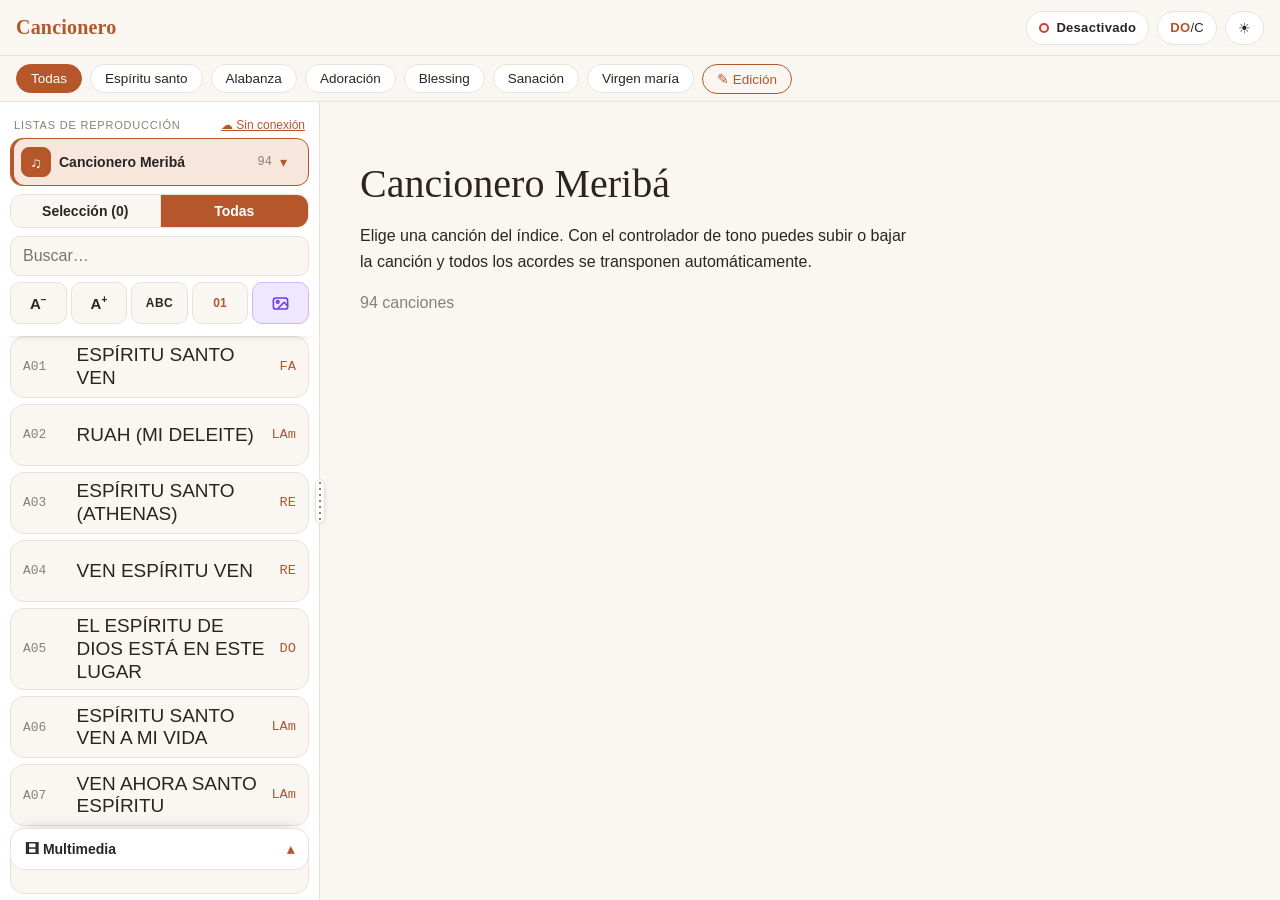
==== commit 3139b50f: "Cita y negrita también en estrofas partidas por el máximo de caracteres; negrita con ** en cualquier" ====
--- a/index.html
+++ b/index.html
@@ -5,7 +5,7 @@
 <meta name="viewport" content="width=device-width, initial-scale=1, maximum-scale=1, user-scalable=no">
 <title>Cancionero</title>
 <meta name="description" content="Cancioneros con acordes, transposición de tono, modo pantalla y directo">
-<link rel="stylesheet" href="styles.css?v=202611270859">
+<link rel="stylesheet" href="styles.css?v=202611271343">
 </head>
 <body>
 <header class="top">
@@ -125,21 +125,22 @@
 </div>
 </nav>
 
-<script src="songs.js?v=202611270859"></script>
-<script src="songs-parroquia.js?v=202611270859"></script>
-<script src="songs-adoracion.js?v=202611270859"></script>
-<script src="cloudboot.js?v=202611270859"></script>
-<script src="chords.js?v=202611270859"></script>
-<script src="app.js?v=202611270859"></script>
-<script src="live.js?v=202611270859"></script>
-<script src="screen.js?v=202611270859"></script>
-<script src="pres.js?v=202611270859"></script>
-<script src="chordeditor.js?v=202611270859"></script>
-<script src="editor.js?v=202611270859"></script>
-<script src="collections.js?v=202611270859"></script>
-<script src="edition.js?v=202611270859"></script>
-<script src="cloud.js?v=202611270859"></script>
-<script src="angelus.js?v=202611270859"></script>
-<script src="media.js?v=202611270859"></script>
+<script src="songs.js?v=202611271343"></script>
+<script src="songs-parroquia.js?v=202611271343"></script>
+<script src="songs-adoracion.js?v=202611271343"></script>
+<script src="authors-seed.js?v=202611271343"></script>
+<script src="cloudboot.js?v=202611271343"></script>
+<script src="chords.js?v=202611271343"></script>
+<script src="app.js?v=202611271343"></script>
+<script src="live.js?v=202611271343"></script>
+<script src="screen.js?v=202611271343"></script>
+<script src="pres.js?v=202611271343"></script>
+<script src="chordeditor.js?v=202611271343"></script>
+<script src="editor.js?v=202611271343"></script>
+<script src="collections.js?v=202611271343"></script>
+<script src="edition.js?v=202611271343"></script>
+<script src="cloud.js?v=202611271343"></script>
+<script src="angelus.js?v=202611271343"></script>
+<script src="media.js?v=202611271343"></script>
 </body>
 </html>
--- a/styles.css
+++ b/styles.css
@@ -1148,3 +1148,10 @@
 .song-author:hover { color: var(--accent); opacity: 1; }
 .author-in { width: min(420px, 80vw); font: inherit; font-style: normal; padding: 4px 8px; border-radius: 8px; border: 1px solid var(--accent); background: var(--bg); color: var(--ink); }
 [data-theme="color"] .song-author { margin-left: auto; margin-right: auto; }
+
+/* Estrofa entre ** … **: negrita y algo más grande; texto entre corchetes: algo más pequeño */
+.sheet .para.bold { font-weight: 700; font-size: 1.12em; }
+.sheet .para.bold .ch { font-size: .9em; }
+.sheet small.rep { font-size: .85em; }
+.sheet .para.cita { font-size: .92em; }
+.sheet b.bo { font-weight: 700; }
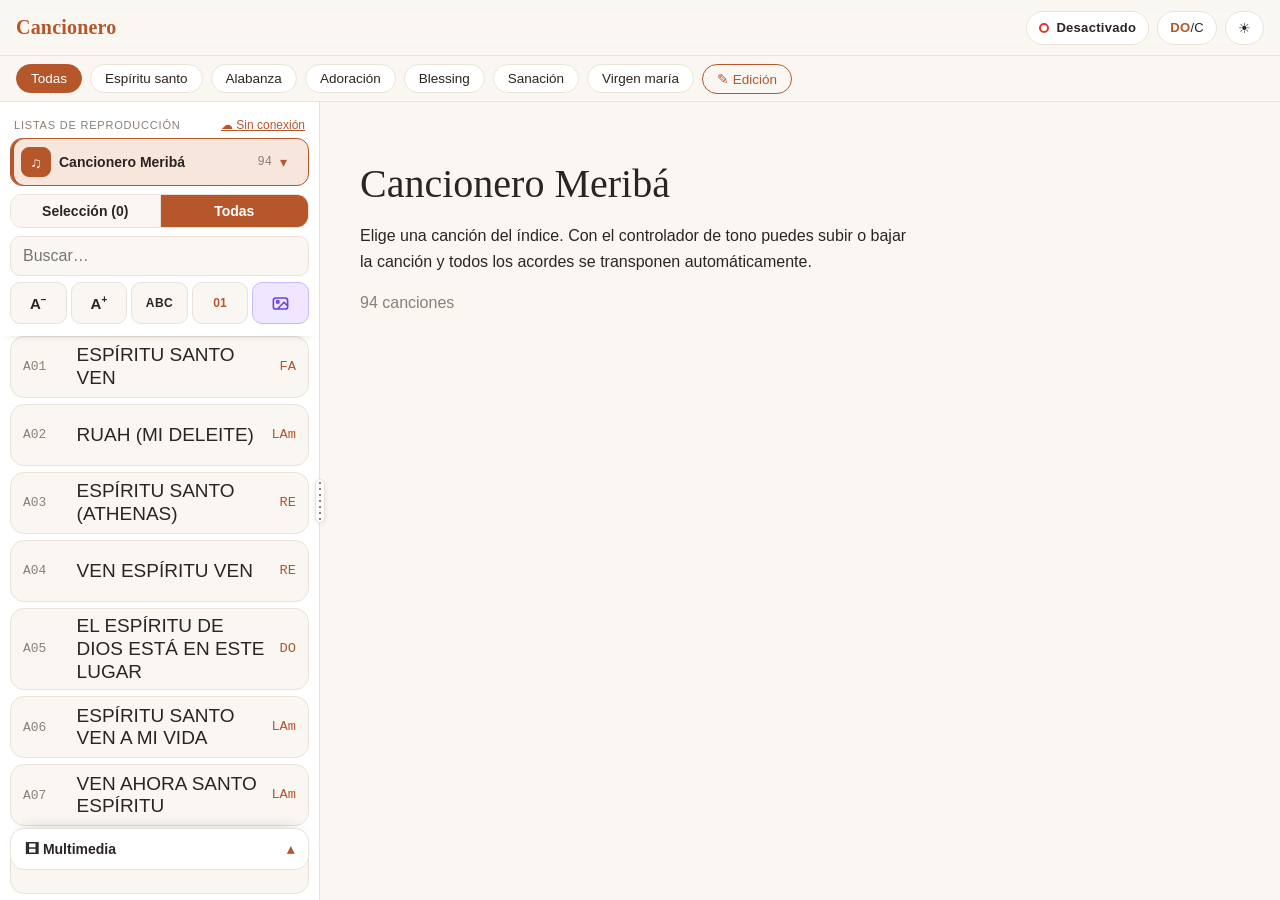
==== commit ecbea483: "Negrita en la pantalla completa cuando la letra de la estrofa (o del trozo) está toda entre ** Co-Au" ====
--- a/index.html
+++ b/index.html
@@ -5,7 +5,7 @@
 <meta name="viewport" content="width=device-width, initial-scale=1, maximum-scale=1, user-scalable=no">
 <title>Cancionero</title>
 <meta name="description" content="Cancioneros con acordes, transposición de tono, modo pantalla y directo">
-<link rel="stylesheet" href="styles.css?v=202611271343">
+<link rel="stylesheet" href="styles.css?v=202611271345">
 </head>
 <body>
 <header class="top">
@@ -125,22 +125,22 @@
 </div>
 </nav>
 
-<script src="songs.js?v=202611271343"></script>
-<script src="songs-parroquia.js?v=202611271343"></script>
-<script src="songs-adoracion.js?v=202611271343"></script>
-<script src="authors-seed.js?v=202611271343"></script>
-<script src="cloudboot.js?v=202611271343"></script>
-<script src="chords.js?v=202611271343"></script>
-<script src="app.js?v=202611271343"></script>
-<script src="live.js?v=202611271343"></script>
-<script src="screen.js?v=202611271343"></script>
-<script src="pres.js?v=202611271343"></script>
-<script src="chordeditor.js?v=202611271343"></script>
-<script src="editor.js?v=202611271343"></script>
-<script src="collections.js?v=202611271343"></script>
-<script src="edition.js?v=202611271343"></script>
-<script src="cloud.js?v=202611271343"></script>
-<script src="angelus.js?v=202611271343"></script>
-<script src="media.js?v=202611271343"></script>
+<script src="songs.js?v=202611271345"></script>
+<script src="songs-parroquia.js?v=202611271345"></script>
+<script src="songs-adoracion.js?v=202611271345"></script>
+<script src="authors-seed.js?v=202611271345"></script>
+<script src="cloudboot.js?v=202611271345"></script>
+<script src="chords.js?v=202611271345"></script>
+<script src="app.js?v=202611271345"></script>
+<script src="live.js?v=202611271345"></script>
+<script src="screen.js?v=202611271345"></script>
+<script src="pres.js?v=202611271345"></script>
+<script src="chordeditor.js?v=202611271345"></script>
+<script src="editor.js?v=202611271345"></script>
+<script src="collections.js?v=202611271345"></script>
+<script src="edition.js?v=202611271345"></script>
+<script src="cloud.js?v=202611271345"></script>
+<script src="angelus.js?v=202611271345"></script>
+<script src="media.js?v=202611271345"></script>
 </body>
 </html>
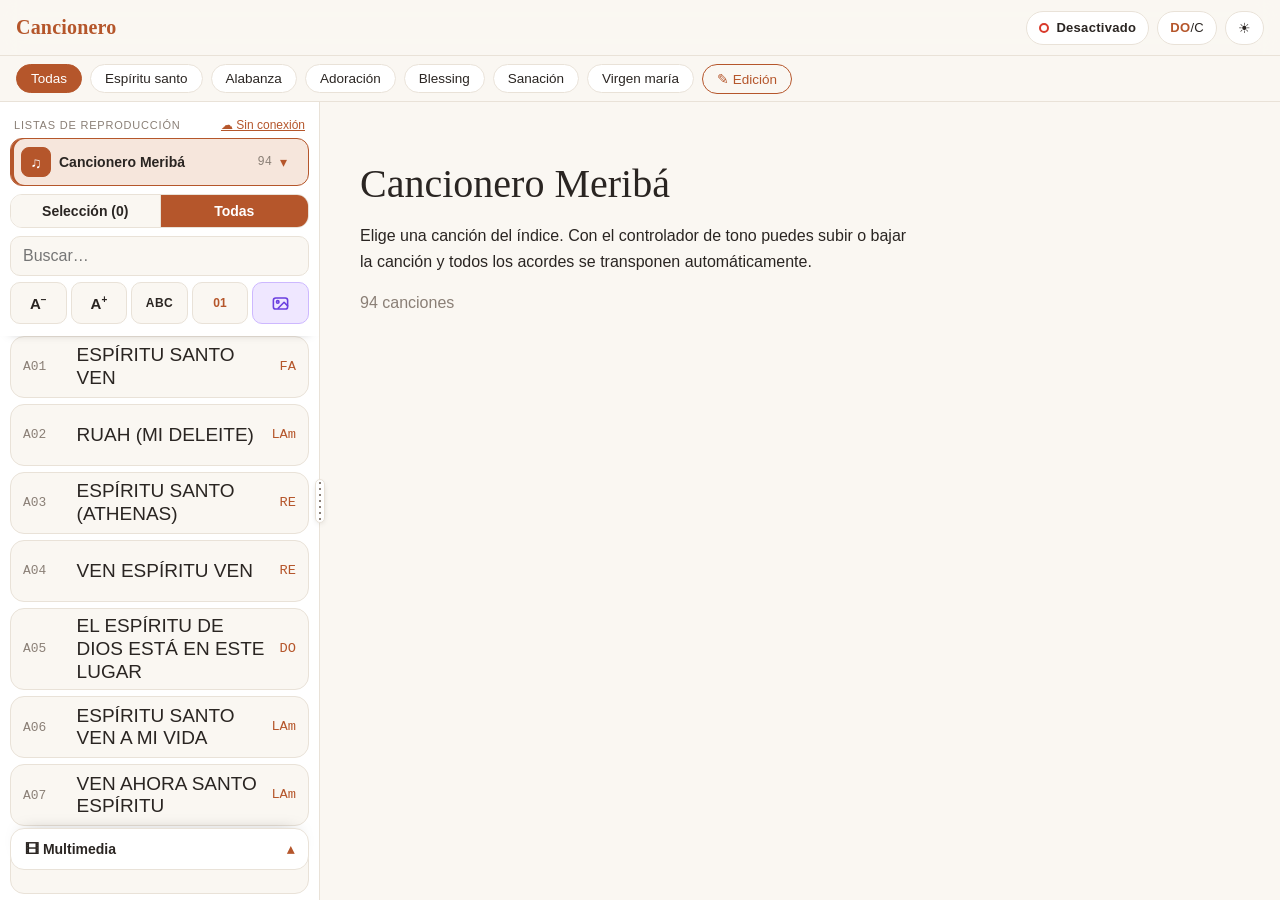
==== commit 4b6e13cc: "Pantalla completa: negrita de lo que va entre ** y alineación izquierda/centro/derecha Co-Authored-B" ====
--- a/index.html
+++ b/index.html
@@ -5,7 +5,7 @@
 <meta name="viewport" content="width=device-width, initial-scale=1, maximum-scale=1, user-scalable=no">
 <title>Cancionero</title>
 <meta name="description" content="Cancioneros con acordes, transposición de tono, modo pantalla y directo">
-<link rel="stylesheet" href="styles.css?v=202611271345">
+<link rel="stylesheet" href="styles.css?v=202611271352">
 </head>
 <body>
 <header class="top">
@@ -125,22 +125,22 @@
 </div>
 </nav>
 
-<script src="songs.js?v=202611271345"></script>
-<script src="songs-parroquia.js?v=202611271345"></script>
-<script src="songs-adoracion.js?v=202611271345"></script>
-<script src="authors-seed.js?v=202611271345"></script>
-<script src="cloudboot.js?v=202611271345"></script>
-<script src="chords.js?v=202611271345"></script>
-<script src="app.js?v=202611271345"></script>
-<script src="live.js?v=202611271345"></script>
-<script src="screen.js?v=202611271345"></script>
-<script src="pres.js?v=202611271345"></script>
-<script src="chordeditor.js?v=202611271345"></script>
-<script src="editor.js?v=202611271345"></script>
-<script src="collections.js?v=202611271345"></script>
-<script src="edition.js?v=202611271345"></script>
-<script src="cloud.js?v=202611271345"></script>
-<script src="angelus.js?v=202611271345"></script>
-<script src="media.js?v=202611271345"></script>
+<script src="songs.js?v=202611271352"></script>
+<script src="songs-parroquia.js?v=202611271352"></script>
+<script src="songs-adoracion.js?v=202611271352"></script>
+<script src="authors-seed.js?v=202611271352"></script>
+<script src="cloudboot.js?v=202611271352"></script>
+<script src="chords.js?v=202611271352"></script>
+<script src="app.js?v=202611271352"></script>
+<script src="live.js?v=202611271352"></script>
+<script src="screen.js?v=202611271352"></script>
+<script src="pres.js?v=202611271352"></script>
+<script src="chordeditor.js?v=202611271352"></script>
+<script src="editor.js?v=202611271352"></script>
+<script src="collections.js?v=202611271352"></script>
+<script src="edition.js?v=202611271352"></script>
+<script src="cloud.js?v=202611271352"></script>
+<script src="angelus.js?v=202611271352"></script>
+<script src="media.js?v=202611271352"></script>
 </body>
 </html>
--- a/styles.css
+++ b/styles.css
@@ -1155,3 +1155,9 @@
 .sheet small.rep { font-size: .85em; }
 .sheet .para.cita { font-size: .92em; }
 .sheet b.bo { font-weight: 700; }
+
+.scr-text b { font-weight: 800; }
+
+/* Alineación del texto en la pantalla completa */
+.scr-align .sb { padding: 0 8px; display: inline-grid; place-items: center; }
+.scr-align .sb[aria-pressed="true"] { background: #fff; color: #111; }
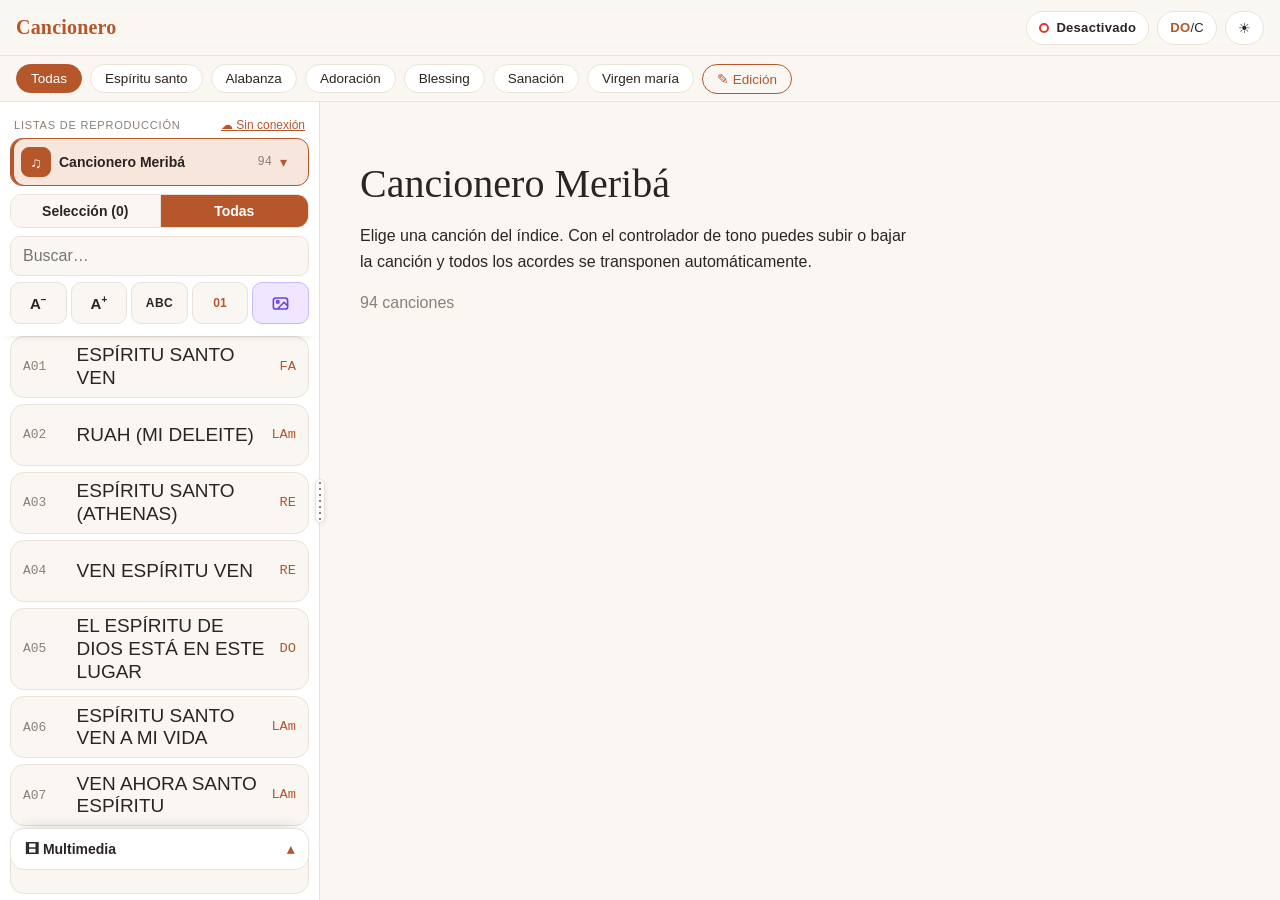
==== commit 30438226: "Pantalla: el modo Cita siempre centrado (recuadro y texto) aunque se elija otra alineación Co-Author" ====
--- a/index.html
+++ b/index.html
@@ -5,7 +5,7 @@
 <meta name="viewport" content="width=device-width, initial-scale=1, maximum-scale=1, user-scalable=no">
 <title>Cancionero</title>
 <meta name="description" content="Cancioneros con acordes, transposición de tono, modo pantalla y directo">
-<link rel="stylesheet" href="styles.css?v=202611271352">
+<link rel="stylesheet" href="styles.css?v=202611271414">
 </head>
 <body>
 <header class="top">
@@ -125,22 +125,22 @@
 </div>
 </nav>
 
-<script src="songs.js?v=202611271352"></script>
-<script src="songs-parroquia.js?v=202611271352"></script>
-<script src="songs-adoracion.js?v=202611271352"></script>
-<script src="authors-seed.js?v=202611271352"></script>
-<script src="cloudboot.js?v=202611271352"></script>
-<script src="chords.js?v=202611271352"></script>
-<script src="app.js?v=202611271352"></script>
-<script src="live.js?v=202611271352"></script>
-<script src="screen.js?v=202611271352"></script>
-<script src="pres.js?v=202611271352"></script>
-<script src="chordeditor.js?v=202611271352"></script>
-<script src="editor.js?v=202611271352"></script>
-<script src="collections.js?v=202611271352"></script>
-<script src="edition.js?v=202611271352"></script>
-<script src="cloud.js?v=202611271352"></script>
-<script src="angelus.js?v=202611271352"></script>
-<script src="media.js?v=202611271352"></script>
+<script src="songs.js?v=202611271414"></script>
+<script src="songs-parroquia.js?v=202611271414"></script>
+<script src="songs-adoracion.js?v=202611271414"></script>
+<script src="authors-seed.js?v=202611271414"></script>
+<script src="cloudboot.js?v=202611271414"></script>
+<script src="chords.js?v=202611271414"></script>
+<script src="app.js?v=202611271414"></script>
+<script src="live.js?v=202611271414"></script>
+<script src="screen.js?v=202611271414"></script>
+<script src="pres.js?v=202611271414"></script>
+<script src="chordeditor.js?v=202611271414"></script>
+<script src="editor.js?v=202611271414"></script>
+<script src="collections.js?v=202611271414"></script>
+<script src="edition.js?v=202611271414"></script>
+<script src="cloud.js?v=202611271414"></script>
+<script src="angelus.js?v=202611271414"></script>
+<script src="media.js?v=202611271414"></script>
 </body>
 </html>
